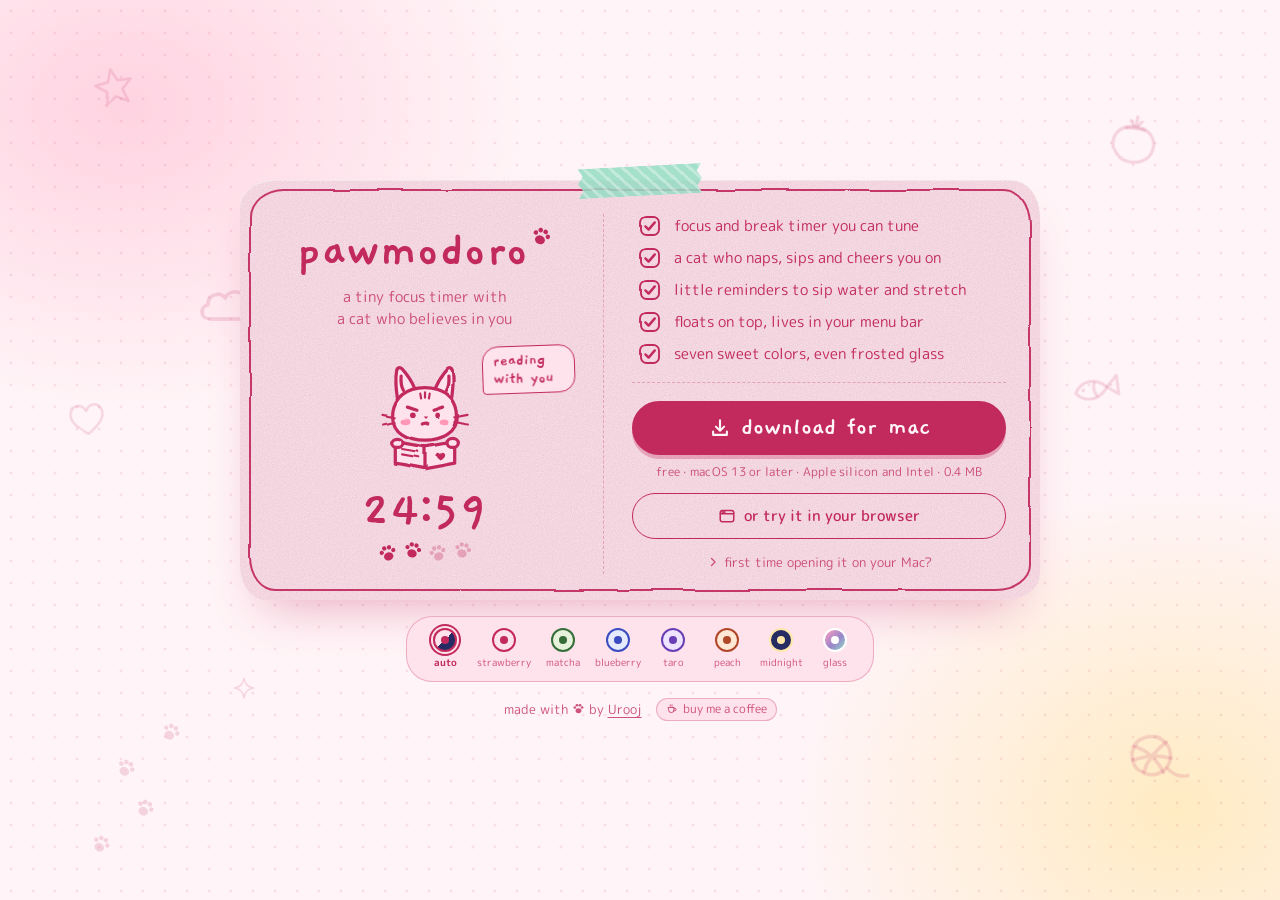
==== index.html @ 3ce986d5 "Trim the timer's bottom bar, smaller coffee button, sideways card on medium windows - The timer card" ====
<!doctype html>
<html lang="en">
<head>
<meta charset="utf-8">
<meta name="viewport" content="width=device-width,initial-scale=1,viewport-fit=cover">
<title>Pawmodoro</title>
<meta name="description" content="A tiny hand-drawn focus timer with a cat who believes in you. Free for Mac, or try it in your browser.">
<meta name="theme-color" content="#FFF4F7">
<meta property="og:title" content="Pawmodoro">
<meta property="og:description" content="A tiny hand-drawn focus timer with a cat who believes in you.">
<link rel="icon" href="icons/favicon.svg" type="image/svg+xml">
<link rel="apple-touch-icon" href="icons/apple-touch-icon.png">
<link rel="preconnect" href="https://fonts.googleapis.com">
<link rel="preconnect" href="https://fonts.gstatic.com" crossorigin>
<link rel="stylesheet" href="https://fonts.googleapis.com/css2?family=Gaegu:wght@400;700&family=M+PLUS+Rounded+1c:wght@400;500;700&display=swap">
<link rel="stylesheet" href="palettes.css">
<style>
/* Layout: one taped-down paper card in the middle of a dotted desk, color swatches and a little credit below it */
*,*::before,*::after{box-sizing:border-box}
:root{padding-top:env(safe-area-inset-top,0px);padding-bottom:env(safe-area-inset-bottom,0px)}
html,body{min-height:100%}
body{margin:0;background:var(--desk);color:var(--ink);font-family:var(--font-ui);font-size:15px;-webkit-font-smoothing:antialiased}
[hidden]{display:none!important}
a{color:inherit}
:focus-visible{outline:2px dashed var(--ink);outline-offset:3px}
.defs{position:absolute;width:0;height:0;overflow:hidden}

.desk{
  position:relative;min-height:100vh;display:flex;flex-direction:column;align-items:center;gap:22px;
  padding-block:40px 28px;
  padding-left:max(16px,env(safe-area-inset-left,0px));
  padding-right:max(16px,env(safe-area-inset-right,0px));
  overflow:hidden;
  background:
    radial-gradient(circle,var(--grid) 1.3px,transparent 1.7px) 0 0/22px 22px,
    radial-gradient(40rem 30rem at 10% 12%,var(--blob-a),transparent 62%),
    radial-gradient(38rem 32rem at 92% 90%,var(--blob-b),transparent 62%),
    var(--desk);
}
.doodles{position:absolute;inset:0;pointer-events:none;z-index:0}
.dd{position:absolute;width:var(--s);height:var(--s);color:var(--doodle);transform:rotate(var(--r,0deg))}

/* the card */
.sheet{
  position:relative;z-index:1;isolation:isolate;width:min(560px,100%);
  display:flex;flex-direction:column;align-items:center;gap:12px;text-align:center;
  padding:40px 44px 26px;
  background:var(--paper);color:var(--ink);text-shadow:var(--tshadow);
  border-radius:34px 28px 36px 26px / 28px 36px 26px 34px;
  box-shadow:var(--card-shadow);-webkit-backdrop-filter:var(--glass);backdrop-filter:var(--glass);
}
.sheet::before{content:"";position:absolute;inset:9px;border:2.2px solid var(--ink);border-radius:inherit;filter:url(#wobble-lg);pointer-events:none;opacity:.92}
.sheet::after{
  content:"";position:absolute;inset:0;border-radius:inherit;pointer-events:none;z-index:-1;
  opacity:var(--grain);mix-blend-mode:var(--grain-blend);
  background-image:url("data:image/svg+xml,%3Csvg xmlns='http://www.w3.org/2000/svg' width='180' height='180'%3E%3Cfilter id='n'%3E%3CfeTurbulence type='fractalNoise' baseFrequency='.85' numOctaves='2' stitchTiles='stitch'/%3E%3CfeColorMatrix values='0 0 0 0 .42 0 0 0 0 .34 0 0 0 0 .4 0 0 0 .55 0'/%3E%3C/filter%3E%3Crect width='100%25' height='100%25' filter='url(%23n)'/%3E%3C/svg%3E");
}
.tape{
  position:absolute;top:-14px;left:50%;z-index:3;width:124px;height:30px;pointer-events:none;
  transform:translateX(-50%) rotate(-3deg);
  background:repeating-linear-gradient(45deg,transparent 0 6px,rgba(255,255,255,.32) 6px 9px),var(--tape);
  clip-path:polygon(0 0,100% 0,96% 25%,100% 50%,96% 75%,100% 100%,0 100%,4% 75%,0 50%,4% 25%);
}
.wordmark{margin:0;font-family:var(--font-hand);font-weight:700;font-size:clamp(2.5rem,9vw,3.2rem);line-height:.95;letter-spacing:.01em}
.wordmark svg{width:.44em;height:.44em;vertical-align:.32em;margin-left:.02em;transform:rotate(20deg)}
.tagline{margin:-2px 0 0;max-width:40ch;color:var(--ink-soft);font-size:.93rem;line-height:1.45;text-wrap:balance}

/* the cat, cycling through what it does */
.hero{position:relative;width:100%;height:134px;display:grid;place-items:center;margin-top:2px}
.bunny{width:162px;height:135px;color:var(--ink);overflow:visible}
.bunny [data-show]{display:none}
.bunny[data-state="idle"] [data-show~="idle"],
.bunny[data-state="focus"] [data-show~="focus"],
.bunny[data-state="break"] [data-show~="break"],
.bunny[data-state="cheer"] [data-show~="cheer"],
.bunny[data-state="sip"] [data-show~="sip"],
.bunny[data-state="stretch"] [data-show~="stretch"]{display:inline}
.bunny[data-state="stretch"] .bun{animation:hop 1.2s ease-in-out infinite}
.bunny[data-buddy="cat"] .only-bunny,.bunny[data-buddy="bunny"] .only-cat{display:none!important}
.bun{fill:var(--bunny-fill);stroke:currentColor;stroke-width:2.4;stroke-linecap:round;stroke-linejoin:round;transform-box:fill-box;transform-origin:50% 100%}
.bun .nofill{fill:none}
.bun .ink{fill:currentColor;stroke:none}
.bun .inkfill{fill:currentColor}
.bun .blush ellipse{fill:var(--blush);stroke:none;opacity:.9}
.bun text{font-family:var(--font-hand);font-weight:700;fill:currentColor;stroke:none}
.ear-r{transform-box:fill-box;transform-origin:20% 100%}
.bunny[data-state="idle"] .ear-r{animation:twitch 5s ease-in-out infinite}
.bunny[data-state="focus"] .bun{animation:bob 2.6s ease-in-out infinite}
.bunny[data-state="cheer"] .bun{animation:hop .45s ease-out 3}
.spark{transform-box:fill-box;transform-origin:center;animation:spark .9s ease-in-out infinite alternate}
.z{animation:float 2.6s ease-in-out infinite;transform-box:fill-box}
.z2{animation-delay:-1.3s}
.steam{animation:steam 2.2s ease-in-out infinite}
.steam.s2{animation-delay:-1.1s}
@keyframes twitch{0%,86%,100%{transform:rotate(0)}90%{transform:rotate(9deg)}94%{transform:rotate(-3deg)}}
@keyframes bob{50%{transform:translateY(1.4px)}}
@keyframes hop{40%{transform:translateY(-6px)}}
@keyframes spark{from{transform:scale(.55) rotate(0)}to{transform:scale(1.1) rotate(25deg)}}
@keyframes float{0%{transform:translate(0,5px);opacity:0}30%{opacity:1}100%{transform:translate(-4px,-7px);opacity:0}}
@keyframes steam{0%,100%{opacity:.25}50%{opacity:.9}}
.bubble{
  position:absolute;left:calc(50% + 58px);top:4px;max-width:110px;margin:0;
  background:var(--paper);border:1.8px solid var(--ink);border-radius:16px 16px 16px 4px;padding:5px 10px 6px;
  font-family:var(--font-hand);font-weight:700;font-size:1.05rem;line-height:1.05;text-align:left;
  transform:rotate(-2deg);transform-origin:0 100%;
}
.bubble.pop{animation:pop .35s cubic-bezier(.3,1.6,.5,1)}
@keyframes pop{from{transform:scale(.6) rotate(-6deg);opacity:.2}}
@media (max-width:420px){.bubble{left:auto;right:-6px;top:-6px}}

.time{display:flex;justify-content:center;margin-top:-2px;font-family:var(--font-hand);font-weight:700;font-size:3.3rem;line-height:.9}
.time span{display:inline-block;width:.52em;text-align:center}
.time .colon{width:.28em;animation:blink 2s steps(1) infinite}
@keyframes blink{50%{opacity:.3}}
.paws{display:flex;gap:4px;margin-top:-6px}
.paw{width:21px;height:21px;
  background:linear-gradient(to top,var(--ink) calc(var(--p,0) * 100%),var(--line) 0);
  -webkit-mask:var(--paw) center/contain no-repeat;mask:var(--paw) center/contain no-repeat}
.paw:nth-child(odd){transform:rotate(-14deg) translateY(1.5px)}
.paw:nth-child(even){transform:rotate(14deg) translateY(-1.5px)}

.rule{width:100%;height:0;border:0;border-top:1.6px dashed var(--line);margin:4px 0}
.side{display:flex;flex-direction:column;align-items:center;gap:12px;width:100%;min-width:0}

/* Wide screens: lay the card out sideways (cat and timer left, features and download right) so it fits short laptop windows */
@media (min-width:640px){
  .desk{justify-content:center;padding-block:24px;gap:16px}
  .sheet{
    width:min(800px,100%);display:grid;grid-template-columns:minmax(0,.9fr) minmax(0,1.1fr);align-items:center;
    column-gap:0;padding:34px 34px 26px;
  }
  .rule-top{display:none}
  .side-a{padding-right:28px}
  .side-b{padding-left:28px;border-left:1.6px dashed var(--line);align-items:stretch}
  .side-b .fine{text-align:center}
  .tagline{max-width:28ch}
}
/* Medium windows: keep the card sideways by tightening the two halves */
@media (min-width:640px) and (max-width:860px){
  .sheet{padding:30px 24px 22px}
  .side-a{padding-right:20px}
  .side-b{padding-left:20px}
  .features li{font-size:.86rem;gap:9px}
  .tick{width:21px;height:21px}
  .fine{font-size:.68rem}
  .hero .bubble{left:auto;right:-6px;top:-4px;max-width:96px;font-size:.95rem}
}
/* Short laptop windows: shrink the cat and clock a little so everything fits on one screen */
@media (min-width:640px) and (max-height:680px){
  .desk{padding-block:14px;gap:12px}
  .sheet{padding:28px 30px 20px}
  .wordmark{font-size:2.5rem}
  .hero{height:112px}
  .bunny{width:134px;height:112px}
  .time{font-size:2.8rem}
  .features{gap:6px}
  .go{height:48px;font-size:1.45rem}
  .ghost{height:40px}
  .pickers{padding:6px 14px}
}

/* features, each with a hand-drawn ticked box */
.features{list-style:none;margin:0;padding:0 6px;width:100%;display:flex;flex-direction:column;gap:8px;text-align:left}
.features li{display:flex;align-items:center;gap:12px;font-size:.94rem;line-height:1.3}
.tick{flex:none;width:24px;height:24px;color:var(--ink)}
.features li:hover .tick{transform:rotate(-8deg) scale(1.08)}
.tick{transition:transform .15s}

/* buttons */
.go{
  display:flex;align-items:center;justify-content:center;gap:10px;width:100%;height:54px;margin-top:2px;
  border-radius:999px;border:2px solid var(--ink);background:var(--btn-bg);color:var(--btn-fg);text-shadow:none;
  font-family:var(--font-hand);font-weight:700;font-size:1.65rem;text-decoration:none;
  box-shadow:0 4px 0 var(--line);transition:transform .12s,box-shadow .12s;
}
.go svg{width:22px;height:22px}
.go:hover{transform:translateY(-1px) rotate(-.6deg)}
.go:active{transform:translateY(3px);box-shadow:0 1px 0 var(--line)}
.fine{margin:-4px 0 0;font-size:.74rem;color:var(--ink-soft);letter-spacing:.02em}
.ghost{
  display:flex;align-items:center;justify-content:center;gap:8px;width:100%;height:46px;
  border:1.8px solid var(--ink);border-radius:999px;background:transparent;color:var(--ink);
  font-size:.92rem;font-weight:500;text-decoration:none;
}
.ghost svg{width:18px;height:18px}
.ghost:hover{background:var(--paper-hi)}

.first{width:100%;text-align:left;font-size:.84rem}
.first summary{cursor:pointer;list-style:none;display:flex;align-items:center;justify-content:center;gap:4px;color:var(--ink-soft);font-size:.82rem;padding:2px 0}
.first summary::-webkit-details-marker{display:none}
.first summary svg{width:14px;height:14px;transition:transform .2s}
.first[open] summary svg{transform:rotate(90deg)}
.first ol{margin:10px 0 0;padding:12px 16px 12px 34px;display:flex;flex-direction:column;gap:7px;line-height:1.5;background:var(--paper-hi);border:1.6px dashed var(--line);border-radius:16px 13px 17px 12px / 13px 17px 12px 16px}
.first b{font-weight:700}

/* color swatches under the card */
.pickers{position:relative;z-index:1;display:flex;flex-wrap:wrap;justify-content:center;gap:6px 10px;padding:9px 16px;
  background:var(--paper);border:1.6px solid var(--line);border-radius:26px;-webkit-backdrop-filter:var(--glass);backdrop-filter:var(--glass)}
.sw{display:flex;flex-direction:column;align-items:center;gap:3px;border:0;background:none;padding:2px 0;font:inherit;font-size:.62rem;color:var(--ink-soft);cursor:pointer;min-width:44px}
.sw-dot{position:relative;width:24px;height:24px;border-radius:50%;background:var(--sw-paper);border:2px solid var(--sw-ink);transition:transform .15s}
.sw-dot::after{content:"";position:absolute;inset:6px;border-radius:50%;background:var(--sw-ink)}
.sw:hover .sw-dot{transform:scale(1.1) rotate(-8deg)}
.sw[aria-checked="true"]{color:var(--ink);font-weight:700}
.sw[aria-checked="true"] .sw-dot{box-shadow:0 0 0 2px var(--paper),0 0 0 4px var(--ink)}

.credit{position:relative;z-index:1;display:flex;flex-wrap:wrap;justify-content:center;align-items:center;gap:8px 14px;margin:0;color:var(--ink-soft);font-size:.84rem}
.credit a{text-underline-offset:3px}
.coffee{display:inline-flex;align-items:center;gap:5px;padding:2px 9px;border:1.3px solid var(--line);border-radius:999px;text-decoration:none;color:var(--ink-soft);background:var(--paper);font-size:.72rem}
.coffee svg{width:12px;height:12px}
.coffee:hover{color:var(--ink);border-color:var(--ink)}

@media (prefers-reduced-motion: reduce){
  *,*::before,*::after{animation:none!important;transition:none!important}
}
</style>
</head>
<body>
<svg class="defs" aria-hidden="true" focusable="false">
  <defs>
    <filter id="wobble" x="-10%" y="-10%" width="120%" height="120%">
      <feTurbulence type="fractalNoise" baseFrequency="0.04" numOctaves="2" seed="4" result="n"/>
      <feDisplacementMap in="SourceGraphic" in2="n" scale="2.4" xChannelSelector="R" yChannelSelector="G"/>
    </filter>
    <filter id="wobble-lg" x="-5%" y="-5%" width="110%" height="110%">
      <feTurbulence type="fractalNoise" baseFrequency="0.018" numOctaves="2" seed="9" result="n"/>
      <feDisplacementMap in="SourceGraphic" in2="n" scale="4" xChannelSelector="R" yChannelSelector="G"/>
    </filter>
  </defs>
  <!-- line icons -->
  <symbol id="i-play" viewBox="0 0 24 24"><path d="M8 5.8 L18 12 L8 18.2 Z" fill="currentColor" stroke="currentColor" stroke-width="2" stroke-linejoin="round"/></symbol>
  <symbol id="i-pause" viewBox="0 0 24 24"><path d="M8.5 6v12M15.5 6v12" fill="none" stroke="currentColor" stroke-width="3.2" stroke-linecap="round"/></symbol>
  <symbol id="i-skip" viewBox="0 0 24 24"><path d="M6 6.5 L14.5 12 L6 17.5 Z" fill="currentColor" stroke="currentColor" stroke-width="1.8" stroke-linejoin="round"/><path d="M18 6.5v11" fill="none" stroke="currentColor" stroke-width="2.4" stroke-linecap="round"/></symbol>
  <symbol id="i-reset" viewBox="0 0 24 24"><g fill="none" stroke="currentColor" stroke-width="2.2" stroke-linecap="round" stroke-linejoin="round"><path d="M5.5 12.5a6.5 6.5 0 1 0 2-4.9"/><path d="M5 4.5v4h4"/></g></symbol>
  <symbol id="i-speaker" viewBox="0 0 24 24"><g fill="none" stroke="currentColor" stroke-width="2" stroke-linecap="round" stroke-linejoin="round"><path d="M4 9.5h3.5L12 6v12l-4.5-3.5H4z"/><path d="M15.5 9.5a3.5 3.5 0 0 1 0 5"/><path d="M18 7a7 7 0 0 1 0 10"/></g></symbol>
  <symbol id="i-muted" viewBox="0 0 24 24"><g fill="none" stroke="currentColor" stroke-width="2" stroke-linecap="round" stroke-linejoin="round"><path d="M4 9.5h3.5L12 6v12l-4.5-3.5H4z"/><path d="M16 9.5l5 5M21 9.5l-5 5"/></g></symbol>
  <symbol id="i-sun" viewBox="0 0 24 24"><g fill="none" stroke="currentColor" stroke-width="2" stroke-linecap="round"><circle cx="12" cy="12" r="4"/><path d="M12 3v2M12 19v2M3 12h2M19 12h2M5.6 5.6l1.4 1.4M17 17l1.4 1.4M5.6 18.4L7 17M17 7l1.4-1.4"/></g></symbol>
  <symbol id="i-moon" viewBox="0 0 24 24"><path d="M19 14.5A7.5 7.5 0 1 1 9.5 5a6 6 0 0 0 9.5 9.5z" fill="none" stroke="currentColor" stroke-width="2" stroke-linejoin="round"/></symbol>
  <symbol id="i-auto" viewBox="0 0 24 24"><circle cx="12" cy="12" r="7.5" fill="none" stroke="currentColor" stroke-width="2"/><path d="M12 4.5a7.5 7.5 0 0 1 0 15z" fill="currentColor"/></symbol>
  <symbol id="i-glass" viewBox="0 0 24 24"><path d="M12 3.5 Q13.2 10.8 20.5 12 Q13.2 13.2 12 20.5 Q10.8 13.2 3.5 12 Q10.8 10.8 12 3.5 Z" fill="none" stroke="currentColor" stroke-width="2" stroke-linejoin="round"/></symbol>
  <symbol id="i-shrink" viewBox="0 0 24 24"><path d="M4 14h6v6M20 10h-6V4M10 14l-6 6M14 10l6-6" fill="none" stroke="currentColor" stroke-width="2" stroke-linecap="round" stroke-linejoin="round"/></symbol>
  <symbol id="i-expand" viewBox="0 0 24 24"><path d="M14 4h6v6M10 20H4v-6M20 4l-6 6M4 20l6-6" fill="none" stroke="currentColor" stroke-width="2" stroke-linecap="round" stroke-linejoin="round"/></symbol>
  <symbol id="i-tune" viewBox="0 0 24 24"><g fill="none" stroke="currentColor" stroke-width="2" stroke-linecap="round"><path d="M4 7.5h9M17.5 7.5H20M4 16.5h2.5M11 16.5h9"/><circle cx="15.2" cy="7.5" r="2.2"/><circle cx="8.8" cy="16.5" r="2.2"/></g></symbol>
  <symbol id="i-chev" viewBox="0 0 24 24"><path d="M9.5 6l6 6-6 6" fill="none" stroke="currentColor" stroke-width="2.2" stroke-linecap="round" stroke-linejoin="round"/></symbol>
  <symbol id="i-x" viewBox="0 0 24 24"><path d="M7 7l10 10M17 7L7 17" fill="none" stroke="currentColor" stroke-width="2.2" stroke-linecap="round"/></symbol>
  <symbol id="i-check" viewBox="0 0 24 24"><path d="M5.5 12.5l4.2 4.2L18.5 7.5" fill="none" stroke="currentColor" stroke-width="3" stroke-linecap="round" stroke-linejoin="round"/></symbol>
  <symbol id="i-plus" viewBox="0 0 24 24"><path d="M12 5v14M5 12h14" fill="none" stroke="currentColor" stroke-width="2.2" stroke-linecap="round"/></symbol>
  <symbol id="i-minus" viewBox="0 0 24 24"><path d="M5 12h14" fill="none" stroke="currentColor" stroke-width="2.2" stroke-linecap="round"/></symbol>
  <symbol id="i-water" viewBox="0 0 24 24"><path d="M12 3.5 C9 8 6.5 11 6.5 14.5 a5.5 5.5 0 0 0 11 0 C17.5 11 15 8 12 3.5 Z" fill="none" stroke="currentColor" stroke-width="2" stroke-linejoin="round"/><path d="M9.5 15 a2.6 2.6 0 0 0 2.4 2.5" fill="none" stroke="currentColor" stroke-width="1.8" stroke-linecap="round"/></symbol>
  <symbol id="i-stretch" viewBox="0 0 24 24"><g fill="none" stroke="currentColor" stroke-width="2" stroke-linecap="round" stroke-linejoin="round"><circle cx="12" cy="5.5" r="2"/><path d="M5 3.5 L12 9.5 L19 3.5 M12 9.5 V15 M12 15 L8 20.5 M12 15 L16 20.5"/></g></symbol>
  <symbol id="i-float" viewBox="0 0 24 24"><rect x="3.5" y="5.5" width="17" height="13" rx="2.5" fill="none" stroke="currentColor" stroke-width="2"/><rect x="11.5" y="11" width="6.5" height="5" rx="1.2" fill="currentColor"/></symbol>
  <symbol id="i-dock" viewBox="0 0 24 24"><g fill="none" stroke="currentColor" stroke-width="2" stroke-linecap="round" stroke-linejoin="round"><rect x="3.5" y="5.5" width="17" height="13" rx="2.5"/><path d="M15 9 L9.5 14.5 M9.5 10 V14.5 H14"/></g></symbol>
  <symbol id="i-later" viewBox="0 0 24 24"><g fill="none" stroke="currentColor" stroke-width="2" stroke-linecap="round" stroke-linejoin="round"><circle cx="12" cy="13" r="7"/><path d="M12 9.5 V13 L14.5 14.5 M5 5 L7.5 3 M19 5 L16.5 3"/></g></symbol>
  <symbol id="i-install" viewBox="0 0 24 24"><g fill="none" stroke="currentColor" stroke-width="2" stroke-linecap="round" stroke-linejoin="round"><path d="M12 4 V14 M8 10.5 L12 14.5 L16 10.5"/><path d="M5 15.5 V18.5 H19 V15.5"/></g></symbol>
  <!-- desk doodles -->
  <symbol id="d-star" viewBox="0 0 40 40"><path filter="url(#wobble)" d="M20 5 L24 15 L35 16 L26.5 23 L29.5 34 L20 28 L10.5 34 L13.5 23 L5 16 L16 15 Z" fill="none" stroke="currentColor" stroke-width="2" stroke-linejoin="round"/></symbol>
  <symbol id="d-heart" viewBox="0 0 40 40"><path filter="url(#wobble)" d="M20 33 C8 25 4 18 7 12 C10 6 17 7 20 13 C23 7 30 6 33 12 C36 18 32 25 20 33 Z" fill="none" stroke="currentColor" stroke-width="2" stroke-linejoin="round"/></symbol>
  <symbol id="d-yarn" viewBox="0 0 40 40"><g filter="url(#wobble)" fill="none" stroke="currentColor" stroke-width="2" stroke-linecap="round" stroke-linejoin="round"><circle cx="18" cy="19" r="11"/><path d="M9.5 12.5 C15 15 21 21 23.5 29.5 M12 27.5 C16 21 22 15.5 27.5 12.5 M7.5 20 C14 18.5 22 19 29 22"/><path d="M26 27.5 C30 32 33 34 37 32.5"/></g></symbol>
  <symbol id="d-fish" viewBox="0 0 40 40"><g filter="url(#wobble)" fill="none" stroke="currentColor" stroke-width="2" stroke-linecap="round" stroke-linejoin="round"><path d="M5 20 C10 12.5 20 11.5 27 20 C20 28.5 10 27.5 5 20 Z"/><path d="M27 20 L35 13.5 L34 26.5 Z"/><path d="M19 15.5 C17.5 18.5 17.5 21.5 19 24.5"/><circle cx="10.5" cy="19" r="1.2" fill="currentColor" stroke="none"/></g></symbol>
  <symbol id="i-paw" viewBox="0 0 24 24"><g fill="currentColor"><ellipse cx="12" cy="16" rx="5.4" ry="4.6"/><circle cx="5.2" cy="10.2" r="2.4"/><circle cx="9.2" cy="6" r="2.5"/><circle cx="14.8" cy="6" r="2.5"/><circle cx="18.8" cy="10.2" r="2.4"/></g></symbol>
  <symbol id="d-tomato" viewBox="0 0 40 40"><g filter="url(#wobble)" fill="none" stroke="currentColor" stroke-width="2" stroke-linecap="round" stroke-linejoin="round"><path d="M20 12 C29 12 34 18 33 25 C32 32 26 35 20 35 C14 35 8 32 7 25 C6 18 11 12 20 12 Z"/><path d="M20 13 L16.5 8.5 M20 13 L23.5 8.5 M20 13 L14 13.5 M20 13 L26 13.5 M20 12.5 L20.5 5.5"/></g></symbol>
  <symbol id="d-sparkle" viewBox="0 0 40 40"><path filter="url(#wobble)" d="M20 6 Q21.5 18.5 34 20 Q21.5 21.5 20 34 Q18.5 21.5 6 20 Q18.5 18.5 20 6 Z" fill="none" stroke="currentColor" stroke-width="2" stroke-linejoin="round"/></symbol>
  <symbol id="d-cloud" viewBox="0 0 40 40"><path filter="url(#wobble)" d="M10 28 C5 28 4 21 9 20 C9 14 16 12 19 16 C21 11 30 11 31 18 C36 18 37 28 31 28 Z" fill="none" stroke="currentColor" stroke-width="2" stroke-linejoin="round"/></symbol>
</svg>
<svg class="defs" aria-hidden="true" focusable="false">
  <symbol id="l-tick" viewBox="0 0 24 24"><g filter="url(#wobble)" fill="none" stroke="currentColor" stroke-linecap="round" stroke-linejoin="round"><rect x="3" y="3" width="18" height="18" rx="5.5" stroke-width="1.9"/><path d="M7.4 12.4 L10.6 15.6 L16.8 8.4" stroke-width="2.4"/></g></symbol>
  <symbol id="l-download" viewBox="0 0 24 24"><g fill="none" stroke="currentColor" stroke-width="2.3" stroke-linecap="round" stroke-linejoin="round"><path d="M12 3.5 V14.5 M7.5 10.5 L12 15 L16.5 10.5"/><path d="M4.5 16 V19.5 H19.5 V16"/></g></symbol>
  <symbol id="l-browser" viewBox="0 0 24 24"><g fill="none" stroke="currentColor" stroke-width="2" stroke-linecap="round" stroke-linejoin="round"><rect x="3" y="4.5" width="18" height="15" rx="3"/><path d="M3 9 H21"/><circle cx="6.3" cy="6.8" r=".6" fill="currentColor"/><circle cx="8.6" cy="6.8" r=".6" fill="currentColor"/></g></symbol>
  <symbol id="l-coffee" viewBox="0 0 24 24"><g fill="none" stroke="currentColor" stroke-width="2" stroke-linecap="round" stroke-linejoin="round"><path d="M5 9 H16 V14 a5 5 0 0 1 -5 5 H10 a5 5 0 0 1 -5 -5 Z"/><path d="M16 10.5 h1.5 a2.5 2.5 0 0 1 0 5 H16"/><path d="M8.5 3.5 q-1 1.5 0 3 M12 3.5 q-1 1.5 0 3"/></g></symbol>
</svg>

<div class="desk">
  <div class="doodles" aria-hidden="true">
    <svg class="dd" style="top:7%;left:7%;--s:48px;--r:-12deg"><use href="#d-star"/></svg>
    <svg class="dd" style="top:12%;right:9%;--s:62px;--r:8deg"><use href="#d-tomato"/></svg>
    <svg class="dd" style="top:44%;left:5%;--s:46px;--r:-6deg"><use href="#d-heart"/></svg>
    <svg class="dd" style="top:30%;left:15%;--s:70px"><use href="#d-cloud"/></svg>
    <svg class="dd" style="top:40%;right:12%;--s:58px;--r:-12deg"><use href="#d-fish"/></svg>
    <svg class="dd" style="bottom:12%;right:7%;--s:70px;--r:-8deg"><use href="#d-yarn"/></svg>
    <svg class="dd" style="top:62%;right:20%;--s:30px"><use href="#d-sparkle"/></svg>
    <svg class="dd" style="bottom:22%;left:18%;--s:28px"><use href="#d-sparkle"/></svg>
    <svg class="dd" style="bottom:5%;left:7%;--s:22px;--r:28deg"><use href="#i-paw"/></svg>
    <svg class="dd" style="bottom:9%;left:10.5%;--s:22px;--r:28deg"><use href="#i-paw"/></svg>
    <svg class="dd" style="bottom:13.5%;left:9%;--s:22px;--r:28deg"><use href="#i-paw"/></svg>
    <svg class="dd" style="bottom:17.5%;left:12.5%;--s:22px;--r:28deg"><use href="#i-paw"/></svg>
  </div>

  <main class="sheet" id="download">
    <span class="tape" aria-hidden="true"></span>
    <div class="side side-a">
    <h1 class="wordmark">pawmodoro<svg aria-hidden="true"><use href="#i-paw"/></svg></h1>
    <p class="tagline">a tiny focus timer with a cat who believes in you</p>

    <div class="hero">
      <svg class="bunny" id="bunny" data-state="focus" data-buddy="cat" viewBox="0 0 120 100" role="img" aria-label="Your focus buddy">
          <g class="bun" filter="url(#wobble)">
            <!-- cat ears -->
            <g class="only-cat">
              <path d="M39.7,41.9 C38.5,34 38,26 39,20.5 C39.5,18 41.5,17.8 43,19.2 C46.5,23 50,28 52.5,33.8"/>
              <path class="ear-r" d="M67.5,33.8 C70,28 73.5,23 77,19.2 C78.5,17.8 80.5,18 81,20.5 C82,26 81.5,34 80.3,41.9"/>
              <path class="nofill" d="M42.3,24.5 C42,29 42.5,32.5 44,35"/>
              <path class="nofill" d="M77.7,24.5 C78,29 77.5,32.5 76,35"/>
            </g>
            <!-- cat tail sits behind the body; it swaps sides on breaks to make room for the mug -->
            <g class="only-cat" data-show="idle cheer sip stretch"><path class="nofill" d="M74.5,88 C88,91 95,85 93,78 C92,74.5 88.5,75 88.5,78"/></g>
            <g class="only-cat" data-show="break"><path class="nofill" d="M45.5,88 C32,91 25,85 27,78 C28,74.5 31.5,75 31.5,78"/></g>
            <!-- bunny ears -->
            <g class="only-bunny" data-show="idle focus cheer sip stretch">
              <path d="M48,36 C41,26 39,12 45,7 C51,3 57,16 57,33.5"/>
              <path class="ear-r" d="M64,33.4 C66,18 72,5 79,8 C85,11 81,25 74,36.4"/>
              <path class="nofill" d="M47,26 C45.5,20 45.5,15 47.5,12"/>
              <path class="nofill" d="M76.5,14 C76.5,19 75,24 72.5,28"/>
            </g>
            <g class="only-bunny" data-show="break">
              <path d="M48,36 C41,26 39,12 45,7 C51,3 57,16 57,33.5"/>
              <path d="M64,33.4 C67,25 72,21 79,20 C86,19 91,25 88.5,30.5 C86,35 80,34 74,36.4"/>
              <path class="nofill" d="M47,26 C45.5,20 45.5,15 47.5,12"/>
              <path class="nofill" d="M77,24.5 C81,23.5 84,25 85,27.5"/>
            </g>
            <!-- raised arms (cheering or stretching) sit behind the body -->
            <g data-show="cheer stretch">
              <path class="nofill" d="M43.5,73 Q33,68 31,56.5"/>
              <path class="nofill" d="M76.5,73 Q87,68 89,56.5"/>
              <ellipse cx="30.5" cy="53.5" rx="3.8" ry="3.4"/>
              <ellipse cx="89.5" cy="53.5" rx="3.8" ry="3.4"/>
            </g>
            <!-- body + feet -->
            <g data-show="idle break cheer sip stretch">
              <path d="M44,69 C41,80 44,92 60,92 C76,92 79,80 76,69"/>
              <ellipse cx="51" cy="91.5" rx="5.5" ry="3"/>
              <ellipse cx="69" cy="91.5" rx="5.5" ry="3"/>
            </g>
            <g data-show="idle break">
              <path class="nofill" d="M52,79 q2,3 4,0"/>
              <path class="nofill" d="M64,79 q2,3 4,0"/>
            </g>
            <!-- head -->
            <path d="M36,54 C36,40 47,33 60,33 C73,33 84,40 84,54 C84,66 73,72 60,72 C47,72 36,66 36,54 Z"/>
            <g class="blush"><ellipse cx="45.5" cy="58" rx="3.6" ry="2.1"/><ellipse cx="74.5" cy="58" rx="3.6" ry="2.1"/></g>
            <!-- cat: tabby stripes, nose, whiskers -->
            <g class="only-cat" style="stroke-width:1.6">
              <path class="nofill" d="M56.5,37.5 l.6,3.6 M60,36.5 v4 M63.5,37.5 l-.6,3.6"/>
              <path class="ink" d="M58.4,54.4 L61.6,54.4 L60,56.3 Z"/>
            </g>
            <g class="only-cat" data-show="idle focus break sip" style="stroke-width:1.6">
              <path class="nofill" d="M37.5,55 L28.5,53.2 M37.5,58.5 L29,60.4 M82.5,55 L91.5,53.2 M82.5,58.5 L91,60.4"/>
            </g>
            <!-- idle face -->
            <g data-show="idle">
              <circle class="ink" cx="51" cy="52" r="2.3"/><circle class="ink" cx="69" cy="52" r="2.3"/>
              <path class="nofill" d="M57,57.5 q1.5,2 3,0 q1.5,2 3,0"/>
            </g>
            <!-- focus face + book -->
            <g data-show="focus">
              <path class="nofill" d="M47,47.5 L54,49.8"/><path class="nofill" d="M73,47.5 L66,49.8"/>
              <circle class="ink" cx="51" cy="53.5" r="2.1"/><circle class="ink" cx="69" cy="53.5" r="2.1"/>
              <path class="nofill" d="M58,60 q2,-1.4 4,0"/>
              <path d="M38,73 L60,77 L82,73 L82,89 L60,93 L38,89 Z"/>
              <path class="nofill" d="M60,77 L60,93"/>
              <path class="nofill" d="M43,78.5 L55,80.6 M43,82.5 L55,84.6" style="stroke-width:1.6"/>
              <path class="ink" d="M71,87 c-3,-2 -4.2,-4 -2.4,-5.4 c1,-.7 2.2,-.1 2.4,1 c.2,-1.1 1.4,-1.7 2.4,-1 c1.8,1.4 .6,3.4 -2.4,5.4z"/>
              <ellipse cx="39.5" cy="74" rx="4.2" ry="3.4"/><ellipse cx="80.5" cy="74" rx="4.2" ry="3.4"/>
            </g>
            <!-- break: sleepy face, tea, z's -->
            <g data-show="break">
              <path class="nofill" d="M47.5,53 q3.5,3 7,0"/><path class="nofill" d="M65.5,53 q3.5,3 7,0"/>
              <ellipse class="nofill" cx="60" cy="59.5" rx="1.6" ry="1.9"/>
              <path d="M83,77 L97,77 L96,88 Q95.5,92 91,92 L89,92 Q84.5,92 84,88 Z"/>
              <path class="nofill" d="M96.6,80 q5,-.2 4.6,4 q-.4,3.6 -5.2,3.4"/>
              <path class="nofill steam" d="M87.5,73 q-2,-3 0,-6 q2,-3 0,-6" style="stroke-width:1.8"/>
              <path class="nofill steam s2" d="M92.5,73 q-2,-3 0,-6 q2,-3 0,-6" style="stroke-width:1.8"/>
              <text class="z" x="22" y="36" font-size="13">z</text>
              <text class="z z2" x="29" y="26" font-size="10">z</text>
            </g>
            <!-- sip: holding a glass of water with a straw -->
            <g data-show="sip">
              <circle class="ink" cx="51" cy="53" r="2.2"/><circle class="ink" cx="69" cy="53" r="2.2"/>
              <ellipse class="nofill" cx="60" cy="61" rx="1.7" ry="1.6"/>
              <path class="nofill" d="M61.5,75 L60.6,62.8" style="stroke-width:2"/>
              <path d="M51.5,74 L68.5,74 L66.8,92 L53.2,92 Z"/>
              <path class="nofill" d="M52.4,80.5 L67.6,80.5" style="stroke-width:1.6"/>
              <ellipse cx="51.5" cy="82" rx="3.8" ry="3.3"/><ellipse cx="68.5" cy="82" rx="3.8" ry="3.3"/>
              <path class="ink" d="M101,57 c-2,3 -3,4.6 -3,6 a3,3 0 0 0 6,0 c0,-1.4 -1,-3 -3,-6z"/>
              <path class="ink" d="M20,64 c-1.5,2.2 -2.2,3.4 -2.2,4.4 a2.2,2.2 0 0 0 4.4,0 c0,-1 -.7,-2.2 -2.2,-4.4z"/>
            </g>
            <!-- stretch: arms up, eyes squeezed shut -->
            <g data-show="stretch">
              <path class="nofill" d="M48,50.5 L53.5,53 L48,55.5"/><path class="nofill" d="M72,50.5 L66.5,53 L72,55.5"/>
              <ellipse class="nofill" cx="60" cy="60.5" rx="2" ry="2.4"/>
              <path class="nofill" d="M21,47 l-4,-2 M22.5,41.5 l-3.5,-3.5 M99,47 l4,-2 M97.5,41.5 l3.5,-3.5" style="stroke-width:1.8"/>
            </g>
            <!-- cheer: happy face + sparkles -->
            <g data-show="cheer">
              <path class="nofill" d="M47.5,54 L51,50.5 L54.5,54"/><path class="nofill" d="M65.5,54 L69,50.5 L72.5,54"/>
              <path class="inkfill" d="M56,57.5 Q60,64.5 64,57.5 Z"/>
              <g transform="translate(17 27)"><path class="spark ink" d="M0,-7 Q1.2,-1.2 7,0 Q1.2,1.2 0,7 Q-1.2,1.2 -7,0 Q-1.2,-1.2 0,-7 Z"/></g>
              <g transform="translate(102 23)"><path class="spark ink" style="animation-delay:-.45s" d="M0,-8 Q1.4,-1.4 8,0 Q1.4,1.4 0,8 Q-1.4,1.4 -8,0 Q-1.4,-1.4 0,-8 Z"/></g>
              <g transform="translate(105 63)"><path class="spark ink" style="animation-delay:-.2s" d="M0,-5 Q1,-1 5,0 Q1,1 0,5 Q-1,1 -5,0 Q-1,-1 0,-5 Z"/></g>
              <g transform="translate(14 70)"><path class="spark ink" style="animation-delay:-.65s" d="M0,-5 Q1,-1 5,0 Q1,1 0,5 Q-1,1 -5,0 Q-1,-1 0,-5 Z"/></g>
            </g>
          </g>
        </svg>
      <p class="bubble" id="bubble" aria-live="off">reading with you</p>
    </div>
    <div class="time" id="time" aria-label="Example timer">25:00</div>
    <div class="paws" aria-hidden="true"><span class="paw" style="--p:1"></span><span class="paw" style="--p:1"></span><span class="paw" id="paw-now"></span><span class="paw"></span></div>

    </div>

    <hr class="rule rule-top">
    <div class="side side-b">
    <ul class="features">
      <li><svg class="tick" aria-hidden="true"><use href="#l-tick"/></svg>focus and break timer you can tune</li>
      <li><svg class="tick" aria-hidden="true"><use href="#l-tick"/></svg>a cat who naps, sips and cheers you on</li>
      <li><svg class="tick" aria-hidden="true"><use href="#l-tick"/></svg>little reminders to sip water and stretch</li>
      <li><svg class="tick" aria-hidden="true"><use href="#l-tick"/></svg>floats on top, lives in your menu bar</li>
      <li><svg class="tick" aria-hidden="true"><use href="#l-tick"/></svg>seven sweet colors, even frosted glass</li>
    </ul>
    <hr class="rule">

    <a class="go" id="dl" href="https://github.com/UroojHaiderN/pawmodoro/releases/latest/download/Pawmodoro-mac.zip"><svg aria-hidden="true"><use href="#l-download"/></svg>download for mac</a>
    <p class="fine">free · macOS 13 or later · Apple silicon and Intel · 0.4 MB</p>
    <a class="ghost" href="app/" target="_blank" rel="noopener"><svg aria-hidden="true"><use href="#l-browser"/></svg>or try it in your browser</a>

    <details class="first">
      <summary><svg aria-hidden="true"><use href="#i-chev"/></svg>first time opening it on your Mac?</summary>
      <ol>
        <li>Unzip the download and drag <b>Pawmodoro</b> into your Applications folder.</li>
        <li>Open it. macOS says it can’t check the app for malicious software, because it isn’t from the App Store. Click <b>Done</b>.</li>
        <li>Open <b>System Settings → Privacy &amp; Security</b>, scroll down, and click <b>Open Anyway</b>. You only do this once.</li>
        <li>Look for the paw in your menu bar. Click it to show or hide your cat.</li>
      </ol>
    </details>
    </div>
  </main>

  <div class="pickers swatches" role="radiogroup" aria-label="Colors">
    <button type="button" class="sw" role="radio" data-look="auto" title="Strawberry by day, Midnight at night" style="--sw-paper:linear-gradient(135deg,#FFE3EC 50%,#252B63 50%);--sw-ink:#C22A5E"><span class="sw-dot"></span>auto</button>
    <button type="button" class="sw" role="radio" data-look="strawberry" style="--sw-paper:#FFE3EC;--sw-ink:#C22A5E"><span class="sw-dot"></span>strawberry</button>
    <button type="button" class="sw" role="radio" data-look="matcha" style="--sw-paper:#E6F3DA;--sw-ink:#366E3A"><span class="sw-dot"></span>matcha</button>
    <button type="button" class="sw" role="radio" data-look="blueberry" style="--sw-paper:#E5EAFF;--sw-ink:#3B4CC0"><span class="sw-dot"></span>blueberry</button>
    <button type="button" class="sw" role="radio" data-look="lavender" style="--sw-paper:#EEE4FF;--sw-ink:#6A3FB5"><span class="sw-dot"></span>taro</button>
    <button type="button" class="sw" role="radio" data-look="peach" style="--sw-paper:#FFE7D5;--sw-ink:#B0462A"><span class="sw-dot"></span>peach</button>
    <button type="button" class="sw" role="radio" data-look="midnight" style="--sw-paper:#252B63;--sw-ink:#FFE7A8"><span class="sw-dot"></span>midnight</button>
    <button type="button" class="sw" role="radio" data-look="glass" style="--sw-paper:linear-gradient(135deg,#FF9DC0,#9A86C9 55%,#8FD8C8);--sw-ink:#FFFFFF"><span class="sw-dot"></span>glass</button>
  </div>

  <footer class="credit">
    <span>made with <svg aria-hidden="true" style="width:13px;height:13px;vertical-align:-1px"><use href="#i-paw"/></svg> by <a href="https://uroojhaider.com" target="_blank" rel="noopener">Urooj</a></span>
    <a class="coffee" id="coffee" href="#" target="_blank" rel="noopener" hidden><svg aria-hidden="true"><use href="#l-coffee"/></svg>buy me a coffee</a>
  </footer>
</div>

<script>
(() => {
  // Paste your Buy Me a Coffee link here (like 'https://buymeacoffee.com/yourname') to show the button.
  const COFFEE_URL = 'https://buymeacoffee.com/uroojhaidek';

  const KEY = 'bunodoro:v1'; // the timer app's saved settings, so both pages share your colors
  const LOOKS = ['auto', 'strawberry', 'matcha', 'blueberry', 'lavender', 'peach', 'midnight', 'glass'];
  const OLD = { paper: 'strawberry', night: 'midnight' };
  const root = document.documentElement;
  const read = () => { try { return JSON.parse(localStorage.getItem(KEY) || 'null'); } catch (e) { return null; } };

  function setLook(look, remember) {
    root.dataset.look = look;
    document.querySelectorAll('.sw').forEach((b) => b.setAttribute('aria-checked', String(b.dataset.look === look)));
    if (!remember) return;
    try { const s = read() || {}; s.look = look; localStorage.setItem(KEY, JSON.stringify(s)); } catch (e) {}
  }
  const saved = read();
  const look = saved && (OLD[saved.look] || saved.look);
  setLook(LOOKS.includes(look) ? look : 'auto', false);
  document.querySelector('.swatches').addEventListener('click', (e) => {
    const b = e.target.closest('[data-look]'); if (b) setLook(b.dataset.look, true);
  });

  const cat = document.getElementById('bunny');
  if (saved && saved.buddy === 'bunny') cat.dataset.buddy = 'bunny';

  if (COFFEE_URL) { const c = document.getElementById('coffee'); c.href = COFFEE_URL; c.hidden = false; }

  // A little demo: the buddy cycles through what it does while a pretend timer counts down.
  const bubble = document.getElementById('bubble');
  const poses = [['focus', 'reading with you'], ['sip', 'sip sip!'], ['stretch', 'streeetch!'], ['cheer', 'task done, yay!'], ['break', 'nap time zzz']];
  const still = window.matchMedia && matchMedia('(prefers-reduced-motion: reduce)').matches;
  let i = 0;
  if (!still) setInterval(() => {
    i = (i + 1) % poses.length;
    cat.dataset.state = poses[i][0];
    bubble.textContent = poses[i][1];
    bubble.classList.remove('pop'); void bubble.offsetWidth; bubble.classList.add('pop');
  }, 2800);

  const time = document.getElementById('time'), pawNow = document.getElementById('paw-now');
  const total = 25 * 60;
  let left = total;
  const pad = (n) => String(n).padStart(2, '0');
  function paint() {
    const str = `${pad(Math.floor(left / 60))}:${pad(left % 60)}`;
    time.replaceChildren(...[...str].map((ch) => { const s = document.createElement('span'); if (ch === ':') s.className = 'colon'; s.textContent = ch; return s; }));
    pawNow.style.setProperty('--p', (1 - left / total).toFixed(3));
  }
  paint();
  if (!still) setInterval(() => { left = left > 0 ? left - 1 : total; paint(); }, 1000);
})();
</script>
</body>
</html>
---- palettes.css ----
/* Pawmodoro color palettes, shared by the landing page and the timer app. */
:root{
  --desk:#FFF4F7;
  --blob-a:#FFD3E1;
  --blob-b:#FFEBC2;
  --doodle:rgba(194,42,94,0.16);
  --paper:#FFE3EC;
  --paper-hi:#FFCCDC;
  --thumb:#FFE3EC;
  --ink:#C22A5E;
  --ink-soft:rgba(194,42,94,0.8);
  --line:rgba(194,42,94,0.3);
  --btn-bg:#C22A5E;
  --btn-fg:#FFF4F7;
  --blush:#FF8FB1;
  --bunny-fill:#FFE3EC;
  --card-shadow:0 1px 0 rgba(255,255,255,.7) inset, 0 26px 50px -24px rgba(194,42,94,0.4);
  --glass:none;
  --grain:0.55;
  --grain-blend:multiply;
  --tshadow:none;
  --tape:rgba(150,220,196,.85);
  --grid:rgba(194,42,94,0.11);
  --font-hand:"Gaegu","Chalkboard SE","Comic Sans MS",cursive;
  --font-ui:"M PLUS Rounded 1c","Hiragino Maru Gothic ProN","Arial Rounded MT Bold",ui-rounded,system-ui,sans-serif;
  --paw:url("data:image/svg+xml,%3Csvg xmlns='http://www.w3.org/2000/svg' viewBox='0 0 24 24'%3E%3Cellipse cx='12' cy='16' rx='5.4' ry='4.6'/%3E%3Ccircle cx='5.2' cy='10.2' r='2.4'/%3E%3Ccircle cx='9.2' cy='6' r='2.5'/%3E%3Ccircle cx='14.8' cy='6' r='2.5'/%3E%3Ccircle cx='18.8' cy='10.2' r='2.4'/%3E%3C/svg%3E");
}
@media (prefers-color-scheme: dark){
:root:not([data-theme="light"]){
  --desk:#131938;
  --blob-a:#272E6B;
  --blob-b:#3A2560;
  --doodle:rgba(255,231,168,0.14);
  --paper:#252B63;
  --paper-hi:#313A7C;
  --thumb:#252B63;
  --ink:#FFE7A8;
  --ink-soft:rgba(255,231,168,0.76);
  --line:rgba(255,231,168,0.3);
  --btn-bg:#FFE7A8;
  --btn-fg:#252B63;
  --blush:#FF9EC0;
  --bunny-fill:#252B63;
  --card-shadow:0 1px 0 rgba(255,255,255,.08) inset, 0 26px 60px -20px rgba(0,0,0,.65);
  --glass:none;
  --grain:0.3;
  --grain-blend:screen;
  --tshadow:none;
  --tape:rgba(255,158,192,.62);
  --grid:rgba(255,231,168,0.09);
  color-scheme:dark;
}
}
:root[data-theme="dark"]{
  --desk:#131938;
  --blob-a:#272E6B;
  --blob-b:#3A2560;
  --doodle:rgba(255,231,168,0.14);
  --paper:#252B63;
  --paper-hi:#313A7C;
  --thumb:#252B63;
  --ink:#FFE7A8;
  --ink-soft:rgba(255,231,168,0.76);
  --line:rgba(255,231,168,0.3);
  --btn-bg:#FFE7A8;
  --btn-fg:#252B63;
  --blush:#FF9EC0;
  --bunny-fill:#252B63;
  --card-shadow:0 1px 0 rgba(255,255,255,.08) inset, 0 26px 60px -20px rgba(0,0,0,.65);
  --glass:none;
  --grain:0.3;
  --grain-blend:screen;
  --tshadow:none;
  --tape:rgba(255,158,192,.62);
  --grid:rgba(255,231,168,0.09);
  color-scheme:dark;
}
/* The app's own color picker wins over the viewer's theme when set */
:root[data-look="strawberry"]{
  --desk:#FFF4F7;
  --blob-a:#FFD3E1;
  --blob-b:#FFEBC2;
  --doodle:rgba(194,42,94,0.16);
  --paper:#FFE3EC;
  --paper-hi:#FFCCDC;
  --thumb:#FFE3EC;
  --ink:#C22A5E;
  --ink-soft:rgba(194,42,94,0.8);
  --line:rgba(194,42,94,0.3);
  --btn-bg:#C22A5E;
  --btn-fg:#FFF4F7;
  --blush:#FF8FB1;
  --bunny-fill:#FFE3EC;
  --card-shadow:0 1px 0 rgba(255,255,255,.7) inset, 0 26px 50px -24px rgba(194,42,94,0.4);
  --glass:none;
  --grain:0.55;
  --grain-blend:multiply;
  --tshadow:none;
  --tape:rgba(150,220,196,.85);
  --grid:rgba(194,42,94,0.11);
  color-scheme:light;
}
:root[data-look="matcha"]{
  --desk:#F5F9EF;
  --blob-a:#DCEFD0;
  --blob-b:#FFE3EA;
  --doodle:rgba(54,110,58,0.16);
  --paper:#E6F3DA;
  --paper-hi:#D3EAC2;
  --thumb:#E6F3DA;
  --ink:#366E3A;
  --ink-soft:rgba(54,110,58,0.8);
  --line:rgba(54,110,58,0.3);
  --btn-bg:#366E3A;
  --btn-fg:#F5FBF0;
  --blush:#F7A6B8;
  --bunny-fill:#E6F3DA;
  --card-shadow:0 1px 0 rgba(255,255,255,.7) inset, 0 26px 50px -24px rgba(54,110,58,0.4);
  --glass:none;
  --grain:0.55;
  --grain-blend:multiply;
  --tshadow:none;
  --tape:rgba(247,166,184,.85);
  --grid:rgba(54,110,58,0.11);
  color-scheme:light;
}
:root[data-look="blueberry"]{
  --desk:#F4F6FF;
  --blob-a:#DCE2FF;
  --blob-b:#FFE4EF;
  --doodle:rgba(59,76,192,0.16);
  --paper:#E5EAFF;
  --paper-hi:#D2DAFF;
  --thumb:#E5EAFF;
  --ink:#3B4CC0;
  --ink-soft:rgba(59,76,192,0.8);
  --line:rgba(59,76,192,0.3);
  --btn-bg:#3B4CC0;
  --btn-fg:#F4F6FF;
  --blush:#FFADC6;
  --bunny-fill:#E5EAFF;
  --card-shadow:0 1px 0 rgba(255,255,255,.7) inset, 0 26px 50px -24px rgba(59,76,192,0.4);
  --glass:none;
  --grain:0.55;
  --grain-blend:multiply;
  --tshadow:none;
  --tape:rgba(255,221,128,.9);
  --grid:rgba(59,76,192,0.11);
  color-scheme:light;
}
:root[data-look="lavender"]{
  --desk:#F9F4FF;
  --blob-a:#E7DAFF;
  --blob-b:#D9F3EC;
  --doodle:rgba(106,63,181,0.16);
  --paper:#EEE4FF;
  --paper-hi:#DFCFFF;
  --thumb:#EEE4FF;
  --ink:#6A3FB5;
  --ink-soft:rgba(106,63,181,0.8);
  --line:rgba(106,63,181,0.3);
  --btn-bg:#6A3FB5;
  --btn-fg:#F9F4FF;
  --blush:#FFA6C4;
  --bunny-fill:#EEE4FF;
  --card-shadow:0 1px 0 rgba(255,255,255,.7) inset, 0 26px 50px -24px rgba(106,63,181,0.4);
  --glass:none;
  --grain:0.55;
  --grain-blend:multiply;
  --tshadow:none;
  --tape:rgba(150,220,196,.85);
  --grid:rgba(106,63,181,0.11);
  color-scheme:light;
}
:root[data-look="peach"]{
  --desk:#FFF7F0;
  --blob-a:#FFDDC4;
  --blob-b:#FFF0B5;
  --doodle:rgba(176,70,42,0.16);
  --paper:#FFE7D5;
  --paper-hi:#FFD6B8;
  --thumb:#FFE7D5;
  --ink:#B0462A;
  --ink-soft:rgba(176,70,42,0.8);
  --line:rgba(176,70,42,0.3);
  --btn-bg:#B0462A;
  --btn-fg:#FFF7F0;
  --blush:#FF9A8B;
  --bunny-fill:#FFE7D5;
  --card-shadow:0 1px 0 rgba(255,255,255,.7) inset, 0 26px 50px -24px rgba(176,70,42,0.4);
  --glass:none;
  --grain:0.55;
  --grain-blend:multiply;
  --tshadow:none;
  --tape:rgba(160,212,240,.9);
  --grid:rgba(176,70,42,0.11);
  color-scheme:light;
}
:root[data-look="midnight"]{
  --desk:#131938;
  --blob-a:#272E6B;
  --blob-b:#3A2560;
  --doodle:rgba(255,231,168,0.14);
  --paper:#252B63;
  --paper-hi:#313A7C;
  --thumb:#252B63;
  --ink:#FFE7A8;
  --ink-soft:rgba(255,231,168,0.76);
  --line:rgba(255,231,168,0.3);
  --btn-bg:#FFE7A8;
  --btn-fg:#252B63;
  --blush:#FF9EC0;
  --bunny-fill:#252B63;
  --card-shadow:0 1px 0 rgba(255,255,255,.08) inset, 0 26px 60px -20px rgba(0,0,0,.65);
  --glass:none;
  --grain:0.3;
  --grain-blend:screen;
  --tshadow:none;
  --tape:rgba(255,158,192,.62);
  --grid:rgba(255,231,168,0.09);
  color-scheme:dark;
}
:root[data-look="glass"]{
  --desk:#9A86C9;
  --blob-a:#FF9DC0;
  --blob-b:#8FD8C8;
  --doodle:rgba(255,255,255,.5);
  --paper:rgba(58,58,72,.36);
  --paper-hi:rgba(255,255,255,.14);
  --thumb:#FFFFFF;
  --ink:#FFFFFF;
  --ink-soft:rgba(255,255,255,.84);
  --line:rgba(255,255,255,.4);
  --btn-bg:rgba(255,255,255,.92);
  --btn-fg:#3E3E4C;
  --blush:#FFB0CF;
  --bunny-fill:transparent;
  --card-shadow:0 1px 0 rgba(255,255,255,.3) inset, 0 26px 50px -20px rgba(30,30,50,.45);
  --glass:blur(20px) saturate(1.3);
  --grain:0;
  --grain-blend:normal;
  --tshadow:0 1px 2px rgba(20,20,40,.25);
  --tape:rgba(255,255,255,.42);
  --grid:rgba(255,255,255,.2);
  color-scheme:dark;
}
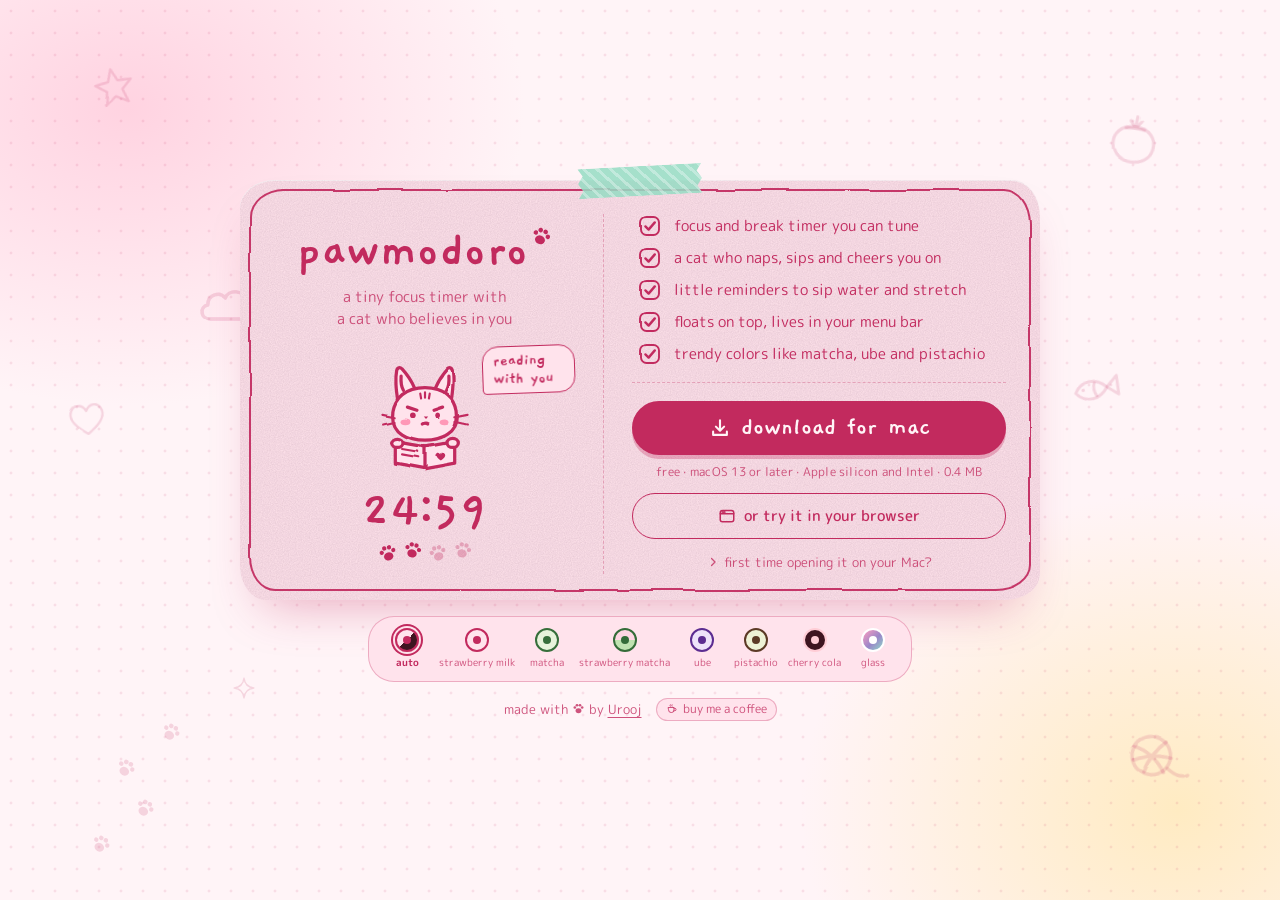
==== commit 121a3173: "Trendy color palettes and a wider timer card - Palettes are now named after cozy food and drink tren" ====
--- a/index.html
+++ b/index.html
@@ -413,7 +413,7 @@
       <li><svg class="tick" aria-hidden="true"><use href="#l-tick"/></svg>a cat who naps, sips and cheers you on</li>
       <li><svg class="tick" aria-hidden="true"><use href="#l-tick"/></svg>little reminders to sip water and stretch</li>
       <li><svg class="tick" aria-hidden="true"><use href="#l-tick"/></svg>floats on top, lives in your menu bar</li>
-      <li><svg class="tick" aria-hidden="true"><use href="#l-tick"/></svg>seven sweet colors, even frosted glass</li>
+      <li><svg class="tick" aria-hidden="true"><use href="#l-tick"/></svg>trendy colors like matcha, ube and pistachio</li>
     </ul>
     <hr class="rule">
 
@@ -434,13 +434,13 @@
   </main>
 
   <div class="pickers swatches" role="radiogroup" aria-label="Colors">
-    <button type="button" class="sw" role="radio" data-look="auto" title="Strawberry by day, Midnight at night" style="--sw-paper:linear-gradient(135deg,#FFE3EC 50%,#252B63 50%);--sw-ink:#C22A5E"><span class="sw-dot"></span>auto</button>
-    <button type="button" class="sw" role="radio" data-look="strawberry" style="--sw-paper:#FFE3EC;--sw-ink:#C22A5E"><span class="sw-dot"></span>strawberry</button>
+    <button type="button" class="sw" role="radio" data-look="auto" title="Strawberry milk by day, Cherry cola at night" style="--sw-paper:linear-gradient(135deg,#FFE3EC 50%,#3E1520 50%);--sw-ink:#C22A5E"><span class="sw-dot"></span>auto</button>
+    <button type="button" class="sw" role="radio" data-look="strawberry" style="--sw-paper:#FFE3EC;--sw-ink:#C22A5E"><span class="sw-dot"></span>strawberry milk</button>
     <button type="button" class="sw" role="radio" data-look="matcha" style="--sw-paper:#E6F3DA;--sw-ink:#366E3A"><span class="sw-dot"></span>matcha</button>
-    <button type="button" class="sw" role="radio" data-look="blueberry" style="--sw-paper:#E5EAFF;--sw-ink:#3B4CC0"><span class="sw-dot"></span>blueberry</button>
-    <button type="button" class="sw" role="radio" data-look="lavender" style="--sw-paper:#EEE4FF;--sw-ink:#6A3FB5"><span class="sw-dot"></span>taro</button>
-    <button type="button" class="sw" role="radio" data-look="peach" style="--sw-paper:#FFE7D5;--sw-ink:#B0462A"><span class="sw-dot"></span>peach</button>
-    <button type="button" class="sw" role="radio" data-look="midnight" style="--sw-paper:#252B63;--sw-ink:#FFE7A8"><span class="sw-dot"></span>midnight</button>
+    <button type="button" class="sw" role="radio" data-look="strawmatcha" style="--sw-paper:linear-gradient(180deg,#FFD6E3 50%,#BFE3B0 50%);--sw-ink:#346C38"><span class="sw-dot"></span>strawberry matcha</button>
+    <button type="button" class="sw" role="radio" data-look="ube" style="--sw-paper:#EEE3FA;--sw-ink:#5C2D91"><span class="sw-dot"></span>ube</button>
+    <button type="button" class="sw" role="radio" data-look="pistachio" style="--sw-paper:#EEF2D6;--sw-ink:#5C3A26"><span class="sw-dot"></span>pistachio</button>
+    <button type="button" class="sw" role="radio" data-look="cherry" style="--sw-paper:#3E1520;--sw-ink:#FFCDD6"><span class="sw-dot"></span>cherry cola</button>
     <button type="button" class="sw" role="radio" data-look="glass" style="--sw-paper:linear-gradient(135deg,#FF9DC0,#9A86C9 55%,#8FD8C8);--sw-ink:#FFFFFF"><span class="sw-dot"></span>glass</button>
   </div>
 
@@ -456,8 +456,8 @@
   const COFFEE_URL = 'https://buymeacoffee.com/uroojhaidek';
 
   const KEY = 'bunodoro:v1'; // the timer app's saved settings, so both pages share your colors
-  const LOOKS = ['auto', 'strawberry', 'matcha', 'blueberry', 'lavender', 'peach', 'midnight', 'glass'];
-  const OLD = { paper: 'strawberry', night: 'midnight' };
+  const LOOKS = ['auto', 'strawberry', 'matcha', 'strawmatcha', 'ube', 'pistachio', 'cherry', 'glass'];
+  const OLD = { paper: 'strawberry', night: 'cherry', midnight: 'cherry', blueberry: 'auto', lavender: 'ube', peach: 'auto' };
   const root = document.documentElement;
   const read = () => { try { return JSON.parse(localStorage.getItem(KEY) || 'null'); } catch (e) { return null; } };
 
--- a/palettes.css
+++ b/palettes.css
@@ -1,4 +1,4 @@
-/* Pawmodoro color palettes, shared by the landing page and the timer app. */
+/* Pawmodoro color palettes, shared by the landing page and the timer app. Each is named after a cozy food or drink trend. */
 :root{
   --desk:#FFF4F7;
   --blob-a:#FFD3E1;
@@ -27,52 +27,52 @@
 }
 @media (prefers-color-scheme: dark){
 :root:not([data-theme="light"]){
-  --desk:#131938;
-  --blob-a:#272E6B;
-  --blob-b:#3A2560;
-  --doodle:rgba(255,231,168,0.14);
-  --paper:#252B63;
-  --paper-hi:#313A7C;
-  --thumb:#252B63;
-  --ink:#FFE7A8;
-  --ink-soft:rgba(255,231,168,0.76);
-  --line:rgba(255,231,168,0.3);
-  --btn-bg:#FFE7A8;
-  --btn-fg:#252B63;
-  --blush:#FF9EC0;
-  --bunny-fill:#252B63;
+  --desk:#1E0A10;
+  --blob-a:#4A1424;
+  --blob-b:#2B1430;
+  --doodle:rgba(255,205,214,0.14);
+  --paper:#3E1520;
+  --paper-hi:#521C2A;
+  --thumb:#3E1520;
+  --ink:#FFCDD6;
+  --ink-soft:rgba(255,205,214,0.76);
+  --line:rgba(255,205,214,0.3);
+  --btn-bg:#FFCDD6;
+  --btn-fg:#3E1520;
+  --blush:#FF7FA0;
+  --bunny-fill:#3E1520;
   --card-shadow:0 1px 0 rgba(255,255,255,.08) inset, 0 26px 60px -20px rgba(0,0,0,.65);
   --glass:none;
   --grain:0.3;
   --grain-blend:screen;
   --tshadow:none;
-  --tape:rgba(255,158,192,.62);
-  --grid:rgba(255,231,168,0.09);
+  --tape:rgba(255,120,140,.6);
+  --grid:rgba(255,205,214,0.09);
   color-scheme:dark;
 }
 }
 :root[data-theme="dark"]{
-  --desk:#131938;
-  --blob-a:#272E6B;
-  --blob-b:#3A2560;
-  --doodle:rgba(255,231,168,0.14);
-  --paper:#252B63;
-  --paper-hi:#313A7C;
-  --thumb:#252B63;
-  --ink:#FFE7A8;
-  --ink-soft:rgba(255,231,168,0.76);
-  --line:rgba(255,231,168,0.3);
-  --btn-bg:#FFE7A8;
-  --btn-fg:#252B63;
-  --blush:#FF9EC0;
-  --bunny-fill:#252B63;
+  --desk:#1E0A10;
+  --blob-a:#4A1424;
+  --blob-b:#2B1430;
+  --doodle:rgba(255,205,214,0.14);
+  --paper:#3E1520;
+  --paper-hi:#521C2A;
+  --thumb:#3E1520;
+  --ink:#FFCDD6;
+  --ink-soft:rgba(255,205,214,0.76);
+  --line:rgba(255,205,214,0.3);
+  --btn-bg:#FFCDD6;
+  --btn-fg:#3E1520;
+  --blush:#FF7FA0;
+  --bunny-fill:#3E1520;
   --card-shadow:0 1px 0 rgba(255,255,255,.08) inset, 0 26px 60px -20px rgba(0,0,0,.65);
   --glass:none;
   --grain:0.3;
   --grain-blend:screen;
   --tshadow:none;
-  --tape:rgba(255,158,192,.62);
-  --grid:rgba(255,231,168,0.09);
+  --tape:rgba(255,120,140,.6);
+  --grid:rgba(255,205,214,0.09);
   color-scheme:dark;
 }
 /* The app's own color picker wins over the viewer's theme when set */
@@ -124,100 +124,100 @@
   --grid:rgba(54,110,58,0.11);
   color-scheme:light;
 }
-:root[data-look="blueberry"]{
-  --desk:#F4F6FF;
-  --blob-a:#DCE2FF;
-  --blob-b:#FFE4EF;
-  --doodle:rgba(59,76,192,0.16);
-  --paper:#E5EAFF;
-  --paper-hi:#D2DAFF;
-  --thumb:#E5EAFF;
-  --ink:#3B4CC0;
-  --ink-soft:rgba(59,76,192,0.8);
-  --line:rgba(59,76,192,0.3);
-  --btn-bg:#3B4CC0;
-  --btn-fg:#F4F6FF;
-  --blush:#FFADC6;
-  --bunny-fill:#E5EAFF;
-  --card-shadow:0 1px 0 rgba(255,255,255,.7) inset, 0 26px 50px -24px rgba(59,76,192,0.4);
-  --glass:none;
-  --grain:0.55;
-  --grain-blend:multiply;
-  --tshadow:none;
-  --tape:rgba(255,221,128,.9);
-  --grid:rgba(59,76,192,0.11);
-  color-scheme:light;
-}
-:root[data-look="lavender"]{
-  --desk:#F9F4FF;
-  --blob-a:#E7DAFF;
-  --blob-b:#D9F3EC;
-  --doodle:rgba(106,63,181,0.16);
-  --paper:#EEE4FF;
-  --paper-hi:#DFCFFF;
-  --thumb:#EEE4FF;
-  --ink:#6A3FB5;
-  --ink-soft:rgba(106,63,181,0.8);
-  --line:rgba(106,63,181,0.3);
-  --btn-bg:#6A3FB5;
-  --btn-fg:#F9F4FF;
-  --blush:#FFA6C4;
-  --bunny-fill:#EEE4FF;
-  --card-shadow:0 1px 0 rgba(255,255,255,.7) inset, 0 26px 50px -24px rgba(106,63,181,0.4);
-  --glass:none;
-  --grain:0.55;
-  --grain-blend:multiply;
-  --tshadow:none;
-  --tape:rgba(150,220,196,.85);
-  --grid:rgba(106,63,181,0.11);
-  color-scheme:light;
-}
-:root[data-look="peach"]{
-  --desk:#FFF7F0;
-  --blob-a:#FFDDC4;
-  --blob-b:#FFF0B5;
-  --doodle:rgba(176,70,42,0.16);
-  --paper:#FFE7D5;
-  --paper-hi:#FFD6B8;
-  --thumb:#FFE7D5;
-  --ink:#B0462A;
-  --ink-soft:rgba(176,70,42,0.8);
-  --line:rgba(176,70,42,0.3);
-  --btn-bg:#B0462A;
-  --btn-fg:#FFF7F0;
-  --blush:#FF9A8B;
-  --bunny-fill:#FFE7D5;
-  --card-shadow:0 1px 0 rgba(255,255,255,.7) inset, 0 26px 50px -24px rgba(176,70,42,0.4);
-  --glass:none;
-  --grain:0.55;
-  --grain-blend:multiply;
-  --tshadow:none;
-  --tape:rgba(160,212,240,.9);
-  --grid:rgba(176,70,42,0.11);
-  color-scheme:light;
-}
-:root[data-look="midnight"]{
-  --desk:#131938;
-  --blob-a:#272E6B;
-  --blob-b:#3A2560;
-  --doodle:rgba(255,231,168,0.14);
-  --paper:#252B63;
-  --paper-hi:#313A7C;
-  --thumb:#252B63;
-  --ink:#FFE7A8;
-  --ink-soft:rgba(255,231,168,0.76);
-  --line:rgba(255,231,168,0.3);
-  --btn-bg:#FFE7A8;
-  --btn-fg:#252B63;
-  --blush:#FF9EC0;
-  --bunny-fill:#252B63;
+:root[data-look="strawmatcha"]{
+  --desk:#FFF5F8;
+  --blob-a:#FFD6E3;
+  --blob-b:#DDEFD0;
+  --doodle:rgba(52,108,56,0.16);
+  --paper:#FFE6EE;
+  --paper-hi:#FFD1DF;
+  --thumb:#FFE6EE;
+  --ink:#346C38;
+  --ink-soft:rgba(52,108,56,0.8);
+  --line:rgba(52,108,56,0.3);
+  --btn-bg:#346C38;
+  --btn-fg:#FFF3F7;
+  --blush:#FF8FB1;
+  --bunny-fill:#FFE6EE;
+  --card-shadow:0 1px 0 rgba(255,255,255,.7) inset, 0 26px 50px -24px rgba(52,108,56,0.4);
+  --glass:none;
+  --grain:0.55;
+  --grain-blend:multiply;
+  --tshadow:none;
+  --tape:rgba(150,205,140,.88);
+  --grid:rgba(52,108,56,0.11);
+  color-scheme:light;
+}
+:root[data-look="ube"]{
+  --desk:#F8F3FF;
+  --blob-a:#E6D6FA;
+  --blob-b:#FFF0C2;
+  --doodle:rgba(92,45,145,0.16);
+  --paper:#EEE3FA;
+  --paper-hi:#E0CFF5;
+  --thumb:#EEE3FA;
+  --ink:#5C2D91;
+  --ink-soft:rgba(92,45,145,0.8);
+  --line:rgba(92,45,145,0.3);
+  --btn-bg:#5C2D91;
+  --btn-fg:#F8F2FF;
+  --blush:#FFA6C9;
+  --bunny-fill:#EEE3FA;
+  --card-shadow:0 1px 0 rgba(255,255,255,.7) inset, 0 26px 50px -24px rgba(92,45,145,0.4);
+  --glass:none;
+  --grain:0.55;
+  --grain-blend:multiply;
+  --tshadow:none;
+  --tape:rgba(255,226,140,.9);
+  --grid:rgba(92,45,145,0.11);
+  color-scheme:light;
+}
+:root[data-look="pistachio"]{
+  --desk:#F8F9EC;
+  --blob-a:#E3ECC0;
+  --blob-b:#F2DCC8;
+  --doodle:rgba(92,58,38,0.16);
+  --paper:#EEF2D6;
+  --paper-hi:#E1E9BE;
+  --thumb:#EEF2D6;
+  --ink:#5C3A26;
+  --ink-soft:rgba(92,58,38,0.8);
+  --line:rgba(92,58,38,0.3);
+  --btn-bg:#5C3A26;
+  --btn-fg:#F7F8EA;
+  --blush:#F4A7A0;
+  --bunny-fill:#EEF2D6;
+  --card-shadow:0 1px 0 rgba(255,255,255,.7) inset, 0 26px 50px -24px rgba(92,58,38,0.4);
+  --glass:none;
+  --grain:0.55;
+  --grain-blend:multiply;
+  --tshadow:none;
+  --tape:rgba(176,206,120,.9);
+  --grid:rgba(92,58,38,0.11);
+  color-scheme:light;
+}
+:root[data-look="cherry"]{
+  --desk:#1E0A10;
+  --blob-a:#4A1424;
+  --blob-b:#2B1430;
+  --doodle:rgba(255,205,214,0.14);
+  --paper:#3E1520;
+  --paper-hi:#521C2A;
+  --thumb:#3E1520;
+  --ink:#FFCDD6;
+  --ink-soft:rgba(255,205,214,0.76);
+  --line:rgba(255,205,214,0.3);
+  --btn-bg:#FFCDD6;
+  --btn-fg:#3E1520;
+  --blush:#FF7FA0;
+  --bunny-fill:#3E1520;
   --card-shadow:0 1px 0 rgba(255,255,255,.08) inset, 0 26px 60px -20px rgba(0,0,0,.65);
   --glass:none;
   --grain:0.3;
   --grain-blend:screen;
   --tshadow:none;
-  --tape:rgba(255,158,192,.62);
-  --grid:rgba(255,231,168,0.09);
+  --tape:rgba(255,120,140,.6);
+  --grid:rgba(255,205,214,0.09);
   color-scheme:dark;
 }
 :root[data-look="glass"]{
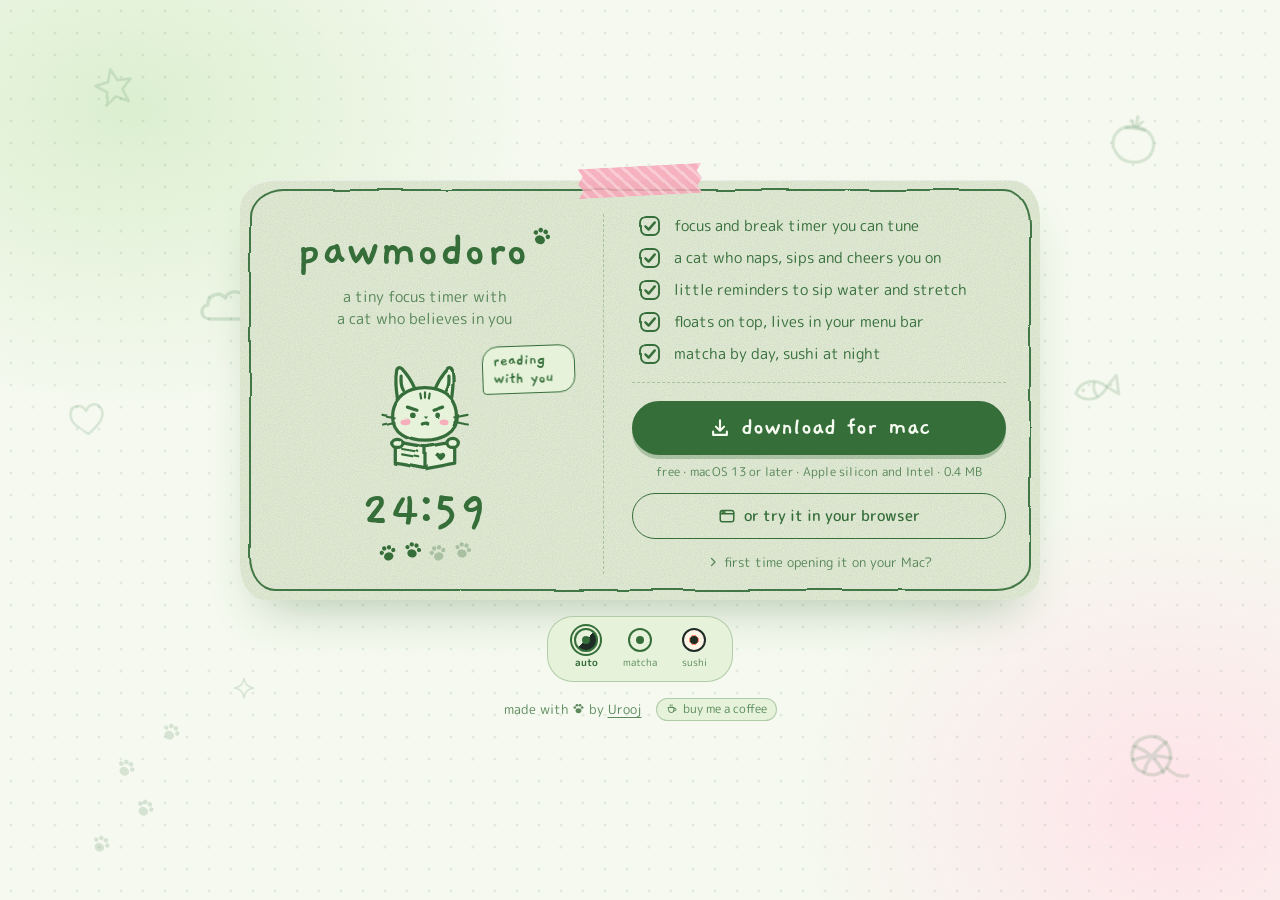
==== commit 68762975: "Just two colors: Matcha by day, Sushi at night - Matcha is the default. Sushi is a cozy dark maki ro" ====
--- a/index.html
+++ b/index.html
@@ -413,7 +413,7 @@
       <li><svg class="tick" aria-hidden="true"><use href="#l-tick"/></svg>a cat who naps, sips and cheers you on</li>
       <li><svg class="tick" aria-hidden="true"><use href="#l-tick"/></svg>little reminders to sip water and stretch</li>
       <li><svg class="tick" aria-hidden="true"><use href="#l-tick"/></svg>floats on top, lives in your menu bar</li>
-      <li><svg class="tick" aria-hidden="true"><use href="#l-tick"/></svg>trendy colors like matcha, ube and pistachio</li>
+      <li><svg class="tick" aria-hidden="true"><use href="#l-tick"/></svg>matcha by day, sushi at night</li>
     </ul>
     <hr class="rule">
 
@@ -434,14 +434,9 @@
   </main>
 
   <div class="pickers swatches" role="radiogroup" aria-label="Colors">
-    <button type="button" class="sw" role="radio" data-look="auto" title="Strawberry milk by day, Cherry cola at night" style="--sw-paper:linear-gradient(135deg,#FFE3EC 50%,#3E1520 50%);--sw-ink:#C22A5E"><span class="sw-dot"></span>auto</button>
-    <button type="button" class="sw" role="radio" data-look="strawberry" style="--sw-paper:#FFE3EC;--sw-ink:#C22A5E"><span class="sw-dot"></span>strawberry milk</button>
+    <button type="button" class="sw" role="radio" data-look="auto" title="Matcha by day, Sushi at night" style="--sw-paper:linear-gradient(135deg,#E6F3DA 50%,#1F2B25 50%);--sw-ink:#366E3A"><span class="sw-dot"></span>auto</button>
     <button type="button" class="sw" role="radio" data-look="matcha" style="--sw-paper:#E6F3DA;--sw-ink:#366E3A"><span class="sw-dot"></span>matcha</button>
-    <button type="button" class="sw" role="radio" data-look="strawmatcha" style="--sw-paper:linear-gradient(180deg,#FFD6E3 50%,#BFE3B0 50%);--sw-ink:#346C38"><span class="sw-dot"></span>strawberry matcha</button>
-    <button type="button" class="sw" role="radio" data-look="ube" style="--sw-paper:#EEE3FA;--sw-ink:#5C2D91"><span class="sw-dot"></span>ube</button>
-    <button type="button" class="sw" role="radio" data-look="pistachio" style="--sw-paper:#EEF2D6;--sw-ink:#5C3A26"><span class="sw-dot"></span>pistachio</button>
-    <button type="button" class="sw" role="radio" data-look="cherry" style="--sw-paper:#3E1520;--sw-ink:#FFCDD6"><span class="sw-dot"></span>cherry cola</button>
-    <button type="button" class="sw" role="radio" data-look="glass" style="--sw-paper:linear-gradient(135deg,#FF9DC0,#9A86C9 55%,#8FD8C8);--sw-ink:#FFFFFF"><span class="sw-dot"></span>glass</button>
+    <button type="button" class="sw" role="radio" data-look="sushi" style="--sw-paper:radial-gradient(circle,#FF8A65 0 34%,#FFF4E6 35% 100%);--sw-ink:#1F2B25"><span class="sw-dot"></span>sushi</button>
   </div>
 
   <footer class="credit">
@@ -456,8 +451,8 @@
   const COFFEE_URL = 'https://buymeacoffee.com/uroojhaidek';
 
   const KEY = 'bunodoro:v1'; // the timer app's saved settings, so both pages share your colors
-  const LOOKS = ['auto', 'strawberry', 'matcha', 'strawmatcha', 'ube', 'pistachio', 'cherry', 'glass'];
-  const OLD = { paper: 'strawberry', night: 'cherry', midnight: 'cherry', blueberry: 'auto', lavender: 'ube', peach: 'auto' };
+  const LOOKS = ['auto', 'matcha', 'sushi'];
+  const OLD = { paper: 'auto', night: 'auto', midnight: 'auto', strawberry: 'auto', strawmatcha: 'auto', ube: 'auto', pistachio: 'auto', cherry: 'auto', glass: 'auto', blueberry: 'auto', lavender: 'auto', peach: 'auto' };
   const root = document.documentElement;
   const read = () => { try { return JSON.parse(localStorage.getItem(KEY) || 'null'); } catch (e) { return null; } };
 
--- a/palettes.css
+++ b/palettes.css
@@ -1,105 +1,81 @@
-/* Pawmodoro color palettes, shared by the landing page and the timer app. Each is named after a cozy food or drink trend. */
+/* Pawmodoro colors: Matcha by day, Sushi (a maki roll) at night. Shared by the landing page and the timer app. */
 :root{
-  --desk:#FFF4F7;
-  --blob-a:#FFD3E1;
-  --blob-b:#FFEBC2;
-  --doodle:rgba(194,42,94,0.16);
-  --paper:#FFE3EC;
-  --paper-hi:#FFCCDC;
-  --thumb:#FFE3EC;
-  --ink:#C22A5E;
-  --ink-soft:rgba(194,42,94,0.8);
-  --line:rgba(194,42,94,0.3);
-  --btn-bg:#C22A5E;
-  --btn-fg:#FFF4F7;
-  --blush:#FF8FB1;
-  --bunny-fill:#FFE3EC;
-  --card-shadow:0 1px 0 rgba(255,255,255,.7) inset, 0 26px 50px -24px rgba(194,42,94,0.4);
+  --desk:#F5F9EF;
+  --blob-a:#DCEFD0;
+  --blob-b:#FFE3EA;
+  --doodle:rgba(54,110,58,0.16);
+  --paper:#E6F3DA;
+  --paper-hi:#D3EAC2;
+  --thumb:#E6F3DA;
+  --ink:#366E3A;
+  --ink-soft:rgba(54,110,58,0.8);
+  --line:rgba(54,110,58,0.3);
+  --btn-bg:#366E3A;
+  --btn-fg:#F5FBF0;
+  --blush:#F7A6B8;
+  --bunny-fill:#E6F3DA;
+  --card-shadow:0 1px 0 rgba(255,255,255,.7) inset, 0 26px 50px -24px rgba(54,110,58,0.4);
   --glass:none;
   --grain:0.55;
   --grain-blend:multiply;
   --tshadow:none;
-  --tape:rgba(150,220,196,.85);
-  --grid:rgba(194,42,94,0.11);
+  --tape:rgba(247,166,184,.85);
+  --grid:rgba(54,110,58,0.11);
   --font-hand:"Gaegu","Chalkboard SE","Comic Sans MS",cursive;
   --font-ui:"M PLUS Rounded 1c","Hiragino Maru Gothic ProN","Arial Rounded MT Bold",ui-rounded,system-ui,sans-serif;
   --paw:url("data:image/svg+xml,%3Csvg xmlns='http://www.w3.org/2000/svg' viewBox='0 0 24 24'%3E%3Cellipse cx='12' cy='16' rx='5.4' ry='4.6'/%3E%3Ccircle cx='5.2' cy='10.2' r='2.4'/%3E%3Ccircle cx='9.2' cy='6' r='2.5'/%3E%3Ccircle cx='14.8' cy='6' r='2.5'/%3E%3Ccircle cx='18.8' cy='10.2' r='2.4'/%3E%3C/svg%3E");
 }
 @media (prefers-color-scheme: dark){
 :root:not([data-theme="light"]){
-  --desk:#1E0A10;
-  --blob-a:#4A1424;
-  --blob-b:#2B1430;
-  --doodle:rgba(255,205,214,0.14);
-  --paper:#3E1520;
-  --paper-hi:#521C2A;
-  --thumb:#3E1520;
-  --ink:#FFCDD6;
-  --ink-soft:rgba(255,205,214,0.76);
-  --line:rgba(255,205,214,0.3);
-  --btn-bg:#FFCDD6;
-  --btn-fg:#3E1520;
-  --blush:#FF7FA0;
-  --bunny-fill:#3E1520;
+  --desk:#141D19;
+  --blob-a:#26362E;
+  --blob-b:#3A2420;
+  --doodle:rgba(255,244,230,0.13);
+  --paper:#1F2B25;
+  --paper-hi:#2A3A31;
+  --thumb:#1F2B25;
+  --ink:#FFF4E6;
+  --ink-soft:rgba(255,244,230,0.76);
+  --line:rgba(255,244,230,0.28);
+  --btn-bg:#FF8A65;
+  --btn-fg:#1F2B25;
+  --blush:#FF9C80;
+  --bunny-fill:#1F2B25;
   --card-shadow:0 1px 0 rgba(255,255,255,.08) inset, 0 26px 60px -20px rgba(0,0,0,.65);
   --glass:none;
   --grain:0.3;
   --grain-blend:screen;
   --tshadow:none;
-  --tape:rgba(255,120,140,.6);
-  --grid:rgba(255,205,214,0.09);
+  --tape:rgba(168,198,108,.8);
+  --grid:rgba(255,244,230,0.08);
   color-scheme:dark;
 }
 }
 :root[data-theme="dark"]{
-  --desk:#1E0A10;
-  --blob-a:#4A1424;
-  --blob-b:#2B1430;
-  --doodle:rgba(255,205,214,0.14);
-  --paper:#3E1520;
-  --paper-hi:#521C2A;
-  --thumb:#3E1520;
-  --ink:#FFCDD6;
-  --ink-soft:rgba(255,205,214,0.76);
-  --line:rgba(255,205,214,0.3);
-  --btn-bg:#FFCDD6;
-  --btn-fg:#3E1520;
-  --blush:#FF7FA0;
-  --bunny-fill:#3E1520;
+  --desk:#141D19;
+  --blob-a:#26362E;
+  --blob-b:#3A2420;
+  --doodle:rgba(255,244,230,0.13);
+  --paper:#1F2B25;
+  --paper-hi:#2A3A31;
+  --thumb:#1F2B25;
+  --ink:#FFF4E6;
+  --ink-soft:rgba(255,244,230,0.76);
+  --line:rgba(255,244,230,0.28);
+  --btn-bg:#FF8A65;
+  --btn-fg:#1F2B25;
+  --blush:#FF9C80;
+  --bunny-fill:#1F2B25;
   --card-shadow:0 1px 0 rgba(255,255,255,.08) inset, 0 26px 60px -20px rgba(0,0,0,.65);
   --glass:none;
   --grain:0.3;
   --grain-blend:screen;
   --tshadow:none;
-  --tape:rgba(255,120,140,.6);
-  --grid:rgba(255,205,214,0.09);
+  --tape:rgba(168,198,108,.8);
+  --grid:rgba(255,244,230,0.08);
   color-scheme:dark;
 }
 /* The app's own color picker wins over the viewer's theme when set */
-:root[data-look="strawberry"]{
-  --desk:#FFF4F7;
-  --blob-a:#FFD3E1;
-  --blob-b:#FFEBC2;
-  --doodle:rgba(194,42,94,0.16);
-  --paper:#FFE3EC;
-  --paper-hi:#FFCCDC;
-  --thumb:#FFE3EC;
-  --ink:#C22A5E;
-  --ink-soft:rgba(194,42,94,0.8);
-  --line:rgba(194,42,94,0.3);
-  --btn-bg:#C22A5E;
-  --btn-fg:#FFF4F7;
-  --blush:#FF8FB1;
-  --bunny-fill:#FFE3EC;
-  --card-shadow:0 1px 0 rgba(255,255,255,.7) inset, 0 26px 50px -24px rgba(194,42,94,0.4);
-  --glass:none;
-  --grain:0.55;
-  --grain-blend:multiply;
-  --tshadow:none;
-  --tape:rgba(150,220,196,.85);
-  --grid:rgba(194,42,94,0.11);
-  color-scheme:light;
-}
 :root[data-look="matcha"]{
   --desk:#F5F9EF;
   --blob-a:#DCEFD0;
@@ -124,123 +100,27 @@
   --grid:rgba(54,110,58,0.11);
   color-scheme:light;
 }
-:root[data-look="strawmatcha"]{
-  --desk:#FFF5F8;
-  --blob-a:#FFD6E3;
-  --blob-b:#DDEFD0;
-  --doodle:rgba(52,108,56,0.16);
-  --paper:#FFE6EE;
-  --paper-hi:#FFD1DF;
-  --thumb:#FFE6EE;
-  --ink:#346C38;
-  --ink-soft:rgba(52,108,56,0.8);
-  --line:rgba(52,108,56,0.3);
-  --btn-bg:#346C38;
-  --btn-fg:#FFF3F7;
-  --blush:#FF8FB1;
-  --bunny-fill:#FFE6EE;
-  --card-shadow:0 1px 0 rgba(255,255,255,.7) inset, 0 26px 50px -24px rgba(52,108,56,0.4);
-  --glass:none;
-  --grain:0.55;
-  --grain-blend:multiply;
-  --tshadow:none;
-  --tape:rgba(150,205,140,.88);
-  --grid:rgba(52,108,56,0.11);
-  color-scheme:light;
-}
-:root[data-look="ube"]{
-  --desk:#F8F3FF;
-  --blob-a:#E6D6FA;
-  --blob-b:#FFF0C2;
-  --doodle:rgba(92,45,145,0.16);
-  --paper:#EEE3FA;
-  --paper-hi:#E0CFF5;
-  --thumb:#EEE3FA;
-  --ink:#5C2D91;
-  --ink-soft:rgba(92,45,145,0.8);
-  --line:rgba(92,45,145,0.3);
-  --btn-bg:#5C2D91;
-  --btn-fg:#F8F2FF;
-  --blush:#FFA6C9;
-  --bunny-fill:#EEE3FA;
-  --card-shadow:0 1px 0 rgba(255,255,255,.7) inset, 0 26px 50px -24px rgba(92,45,145,0.4);
-  --glass:none;
-  --grain:0.55;
-  --grain-blend:multiply;
-  --tshadow:none;
-  --tape:rgba(255,226,140,.9);
-  --grid:rgba(92,45,145,0.11);
-  color-scheme:light;
-}
-:root[data-look="pistachio"]{
-  --desk:#F8F9EC;
-  --blob-a:#E3ECC0;
-  --blob-b:#F2DCC8;
-  --doodle:rgba(92,58,38,0.16);
-  --paper:#EEF2D6;
-  --paper-hi:#E1E9BE;
-  --thumb:#EEF2D6;
-  --ink:#5C3A26;
-  --ink-soft:rgba(92,58,38,0.8);
-  --line:rgba(92,58,38,0.3);
-  --btn-bg:#5C3A26;
-  --btn-fg:#F7F8EA;
-  --blush:#F4A7A0;
-  --bunny-fill:#EEF2D6;
-  --card-shadow:0 1px 0 rgba(255,255,255,.7) inset, 0 26px 50px -24px rgba(92,58,38,0.4);
-  --glass:none;
-  --grain:0.55;
-  --grain-blend:multiply;
-  --tshadow:none;
-  --tape:rgba(176,206,120,.9);
-  --grid:rgba(92,58,38,0.11);
-  color-scheme:light;
-}
-:root[data-look="cherry"]{
-  --desk:#1E0A10;
-  --blob-a:#4A1424;
-  --blob-b:#2B1430;
-  --doodle:rgba(255,205,214,0.14);
-  --paper:#3E1520;
-  --paper-hi:#521C2A;
-  --thumb:#3E1520;
-  --ink:#FFCDD6;
-  --ink-soft:rgba(255,205,214,0.76);
-  --line:rgba(255,205,214,0.3);
-  --btn-bg:#FFCDD6;
-  --btn-fg:#3E1520;
-  --blush:#FF7FA0;
-  --bunny-fill:#3E1520;
+:root[data-look="sushi"]{
+  --desk:#141D19;
+  --blob-a:#26362E;
+  --blob-b:#3A2420;
+  --doodle:rgba(255,244,230,0.13);
+  --paper:#1F2B25;
+  --paper-hi:#2A3A31;
+  --thumb:#1F2B25;
+  --ink:#FFF4E6;
+  --ink-soft:rgba(255,244,230,0.76);
+  --line:rgba(255,244,230,0.28);
+  --btn-bg:#FF8A65;
+  --btn-fg:#1F2B25;
+  --blush:#FF9C80;
+  --bunny-fill:#1F2B25;
   --card-shadow:0 1px 0 rgba(255,255,255,.08) inset, 0 26px 60px -20px rgba(0,0,0,.65);
   --glass:none;
   --grain:0.3;
   --grain-blend:screen;
   --tshadow:none;
-  --tape:rgba(255,120,140,.6);
-  --grid:rgba(255,205,214,0.09);
+  --tape:rgba(168,198,108,.8);
+  --grid:rgba(255,244,230,0.08);
   color-scheme:dark;
 }
-:root[data-look="glass"]{
-  --desk:#9A86C9;
-  --blob-a:#FF9DC0;
-  --blob-b:#8FD8C8;
-  --doodle:rgba(255,255,255,.5);
-  --paper:rgba(58,58,72,.36);
-  --paper-hi:rgba(255,255,255,.14);
-  --thumb:#FFFFFF;
-  --ink:#FFFFFF;
-  --ink-soft:rgba(255,255,255,.84);
-  --line:rgba(255,255,255,.4);
-  --btn-bg:rgba(255,255,255,.92);
-  --btn-fg:#3E3E4C;
-  --blush:#FFB0CF;
-  --bunny-fill:transparent;
-  --card-shadow:0 1px 0 rgba(255,255,255,.3) inset, 0 26px 50px -20px rgba(30,30,50,.45);
-  --glass:blur(20px) saturate(1.3);
-  --grain:0;
-  --grain-blend:normal;
-  --tshadow:0 1px 2px rgba(20,20,40,.25);
-  --tape:rgba(255,255,255,.42);
-  --grid:rgba(255,255,255,.2);
-  color-scheme:dark;
-}
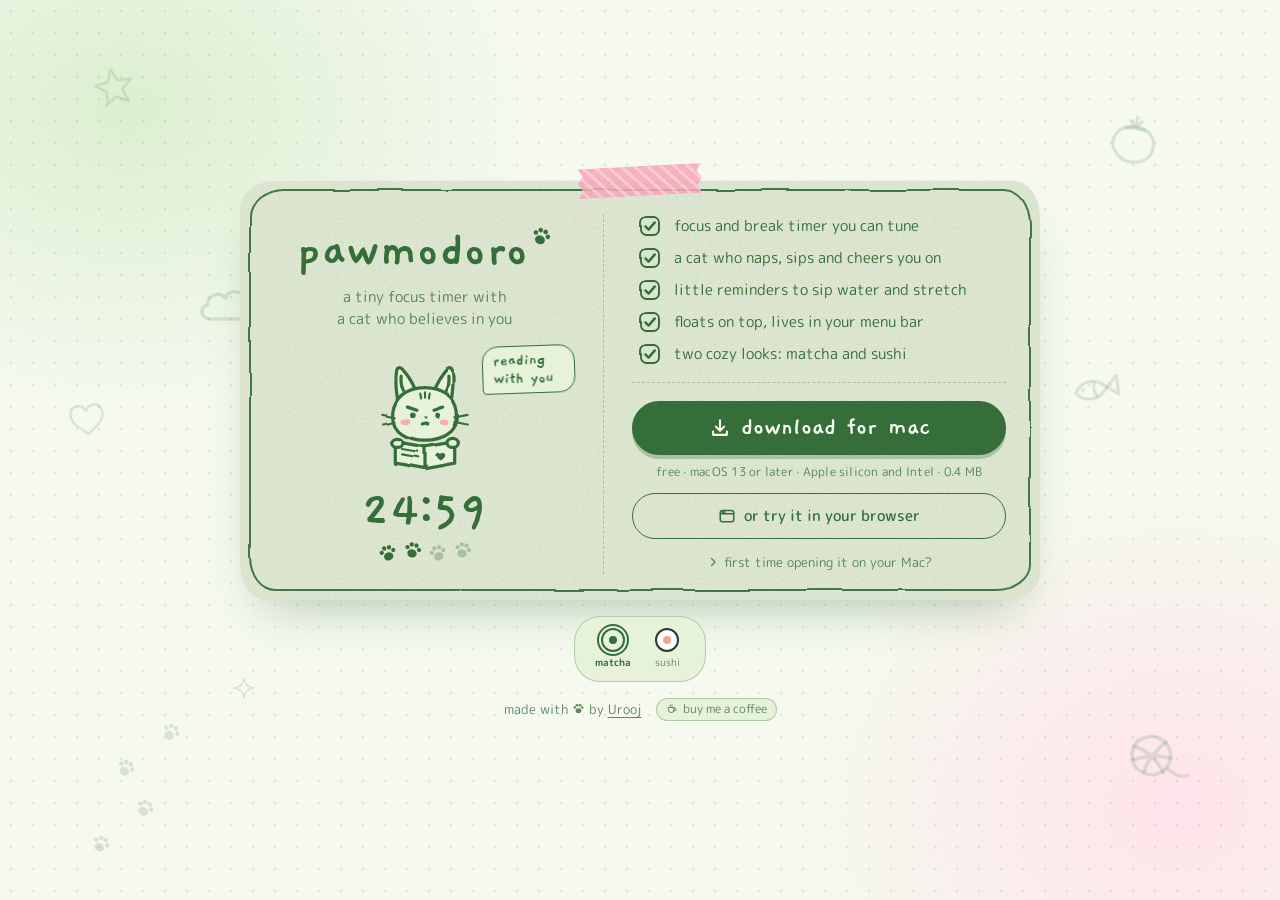
==== commit 9d565b97: "Kawaii Sushi look and just two colors - Sushi is now light and sushi-like: a dusty-pink desk, rice-w" ====
--- a/index.html
+++ b/index.html
@@ -198,7 +198,7 @@
   background:var(--paper);border:1.6px solid var(--line);border-radius:26px;-webkit-backdrop-filter:var(--glass);backdrop-filter:var(--glass)}
 .sw{display:flex;flex-direction:column;align-items:center;gap:3px;border:0;background:none;padding:2px 0;font:inherit;font-size:.62rem;color:var(--ink-soft);cursor:pointer;min-width:44px}
 .sw-dot{position:relative;width:24px;height:24px;border-radius:50%;background:var(--sw-paper);border:2px solid var(--sw-ink);transition:transform .15s}
-.sw-dot::after{content:"";position:absolute;inset:6px;border-radius:50%;background:var(--sw-ink)}
+.sw-dot::after{content:"";position:absolute;inset:6px;border-radius:50%;background:var(--sw-dot,var(--sw-ink))}
 .sw:hover .sw-dot{transform:scale(1.1) rotate(-8deg)}
 .sw[aria-checked="true"]{color:var(--ink);font-weight:700}
 .sw[aria-checked="true"] .sw-dot{box-shadow:0 0 0 2px var(--paper),0 0 0 4px var(--ink)}
@@ -265,11 +265,25 @@
   <symbol id="l-tick" viewBox="0 0 24 24"><g filter="url(#wobble)" fill="none" stroke="currentColor" stroke-linecap="round" stroke-linejoin="round"><rect x="3" y="3" width="18" height="18" rx="5.5" stroke-width="1.9"/><path d="M7.4 12.4 L10.6 15.6 L16.8 8.4" stroke-width="2.4"/></g></symbol>
   <symbol id="l-download" viewBox="0 0 24 24"><g fill="none" stroke="currentColor" stroke-width="2.3" stroke-linecap="round" stroke-linejoin="round"><path d="M12 3.5 V14.5 M7.5 10.5 L12 15 L16.5 10.5"/><path d="M4.5 16 V19.5 H19.5 V16"/></g></symbol>
   <symbol id="l-browser" viewBox="0 0 24 24"><g fill="none" stroke="currentColor" stroke-width="2" stroke-linecap="round" stroke-linejoin="round"><rect x="3" y="4.5" width="18" height="15" rx="3"/><path d="M3 9 H21"/><circle cx="6.3" cy="6.8" r=".6" fill="currentColor"/><circle cx="8.6" cy="6.8" r=".6" fill="currentColor"/></g></symbol>
+  <!-- sushi doodles, shown on the desk in the Sushi colors -->
+  <symbol id="s-nigiri" viewBox="0 0 48 40"><g filter="url(#wobble)" stroke="#2B2B35" stroke-width="2" stroke-linecap="round" stroke-linejoin="round"><path fill="#FFFFFF" d="M6 27 C6 19 14 16 24 16 C34 16 42 19 42 27 C42 34 34 36 24 36 C14 36 6 34 6 27 Z"/><path fill="#F59A7E" d="M3 18 C8 9 22 6 34 8 C42 9 46 13 44 17 C40 21 28 22 16 22 C9 22 4 21 3 18 Z"/><path fill="none" stroke="#F6C453" stroke-width="2.2" d="M8 21.5 C16 23.5 30 23.5 40 20"/><path fill="none" stroke="#FFE9E0" stroke-width="1.8" d="M14 10 C16 14 16 18 14 21 M22 8 C24 12 24 17 22 21 M30 8 C32 12 32 16 30 20"/><circle cx="19" cy="28" r="1.7" fill="#2B2B35" stroke="none"/><circle cx="29" cy="28" r="1.7" fill="#2B2B35" stroke="none"/><path fill="none" stroke="#2B2B35" stroke-width="1.4" d="M22 30.4 q2 2.2 4 0"/><ellipse cx="16.4" cy="30.6" rx="2" ry="1.3" fill="#F7A9A8" stroke="none"/><ellipse cx="31.6" cy="30.6" rx="2" ry="1.3" fill="#F7A9A8" stroke="none"/></g></symbol>
+  <symbol id="s-maki" viewBox="0 0 40 40"><g filter="url(#wobble)" stroke="#2B2B35" stroke-width="2" stroke-linecap="round" stroke-linejoin="round"><circle cx="20" cy="20" r="16" fill="#2B2B35"/><circle cx="20" cy="20" r="12" fill="#FFFFFF" stroke-width="1.4"/><path fill="#F59A7E" d="M14.5 17 q0 -2.5 2.5 -2.5 h5 q2.5 0 2.5 2.5 v6 q0 2.5 -2.5 2.5 h-5 q-2.5 0 -2.5 -2.5 z"/><path fill="#9CCB6B" stroke-width="1.2" d="M23 14 h3.5 v4.5 h-3.5 z"/><path fill="none" stroke-width="1.1" d="M11 22 q1.5 -1.5 3 0 M26 28 q1.5 -1.5 3 0 M27 22 q1.5 -1.5 3 0"/></g></symbol>
+  <symbol id="s-onigiri" viewBox="0 0 40 40"><g filter="url(#wobble)" stroke="#2B2B35" stroke-width="2" stroke-linecap="round" stroke-linejoin="round"><path fill="#FFFFFF" d="M20 5 C24 5 35 25 35 30 C35 35 30 36 20 36 C10 36 5 35 5 30 C5 25 16 5 20 5 Z"/><path fill="#2B2B35" d="M13 26 L27 26 L27 36 L13 36 Z"/><circle cx="16" cy="18" r="1.7" fill="#2B2B35" stroke="none"/><circle cx="24" cy="18" r="1.7" fill="#2B2B35" stroke="none"/><path fill="none" stroke="#2B2B35" stroke-width="1.4" d="M18 20.4 q2 2.2 4 0"/><ellipse cx="13.4" cy="20.6" rx="2" ry="1.3" fill="#F7A9A8" stroke="none"/><ellipse cx="26.6" cy="20.6" rx="2" ry="1.3" fill="#F7A9A8" stroke="none"/></g></symbol>
+  <symbol id="s-gunkan" viewBox="0 0 40 40"><g filter="url(#wobble)" stroke="#2B2B35" stroke-width="2" stroke-linecap="round" stroke-linejoin="round"><path fill="#2B2B35" d="M7 15 h26 v18 q0 3 -3 3 h-20 q-3 0 -3 -3 z"/><g fill="#FF8A3D" stroke-width="1.2"><circle cx="12" cy="14" r="3.2"/><circle cx="18.5" cy="12" r="3.2"/><circle cx="25" cy="12" r="3.2"/><circle cx="31" cy="14" r="3.2"/><circle cx="15.5" cy="8.5" r="3.2"/><circle cx="22" cy="7" r="3.2"/><circle cx="28" cy="9" r="3.2"/></g><circle cx="15.5" cy="25" r="1.7" fill="#FFFFFF" stroke="none"/><circle cx="24.5" cy="25" r="1.7" fill="#FFFFFF" stroke="none"/><path fill="none" stroke="#FFFFFF" stroke-width="1.4" d="M18 27.4 q2 2.2 4 0"/><ellipse cx="12.9" cy="27.6" rx="2" ry="1.3" fill="#F7A9A8" stroke="none"/><ellipse cx="27.1" cy="27.6" rx="2" ry="1.3" fill="#F7A9A8" stroke="none"/></g></symbol>
+  <symbol id="s-chopsticks" viewBox="0 0 48 22"><g filter="url(#wobble)" stroke="#2B2B35" stroke-width="2" stroke-linecap="round" stroke-linejoin="round"><path fill="#E3B98C" d="M3 6 L45 3 L45.5 6.5 L3 8.5 Z"/><path fill="#E3B98C" d="M3 13 L45 14 L45 17.5 L3 15.5 Z"/><path fill="none" stroke-width="1.4" d="M36 3.6 L36.3 7 M36 14 L36 17.2"/></g></symbol>
+  <symbol id="s-bowl" viewBox="0 0 44 38"><g filter="url(#wobble)" stroke="#2B2B35" stroke-width="2" stroke-linecap="round" stroke-linejoin="round"><path fill="#2B2B35" d="M4 13 C4 27 12 33 22 33 C32 33 40 27 40 13 Z"/><ellipse cx="22" cy="13" rx="18" ry="4.5" fill="#F59A7E"/><path fill="#2B2B35" d="M15 32 h14 v3.5 h-14 z"/><circle cx="17" cy="22" r="1.7" fill="#FFFFFF" stroke="none"/><circle cx="27" cy="22" r="1.7" fill="#FFFFFF" stroke="none"/><path fill="none" stroke="#FFFFFF" stroke-width="1.4" d="M20 24.4 q2 2.2 4 0"/><ellipse cx="14.4" cy="24.6" rx="2" ry="1.3" fill="#F7A9A8" stroke="none"/><ellipse cx="29.6" cy="24.6" rx="2" ry="1.3" fill="#F7A9A8" stroke="none"/></g></symbol>
   <symbol id="l-coffee" viewBox="0 0 24 24"><g fill="none" stroke="currentColor" stroke-width="2" stroke-linecap="round" stroke-linejoin="round"><path d="M5 9 H16 V14 a5 5 0 0 1 -5 5 H10 a5 5 0 0 1 -5 -5 Z"/><path d="M16 10.5 h1.5 a2.5 2.5 0 0 1 0 5 H16"/><path d="M8.5 3.5 q-1 1.5 0 3 M12 3.5 q-1 1.5 0 3"/></g></symbol>
 </svg>
 
 <div class="desk">
   <div class="doodles" aria-hidden="true">
+    <svg class="dd dd-sushi" style="top:9%;left:6%;--s:102px;--r:-8deg" viewBox="0 0 48 40"><use href="#s-nigiri"/></svg>
+    <svg class="dd dd-sushi" style="top:12%;right:8%;--s:81px;--r:8deg" viewBox="0 0 40 40"><use href="#s-maki"/></svg>
+    <svg class="dd dd-sushi" style="top:48%;left:4%;--s:81px;--r:-6deg" viewBox="0 0 40 40"><use href="#s-onigiri"/></svg>
+    <svg class="dd dd-sushi" style="top:38%;right:12%;--s:81px;--r:-8deg" viewBox="0 0 40 40"><use href="#s-gunkan"/></svg>
+    <svg class="dd dd-sushi" style="bottom:10%;right:6%;--s:90px;--r:6deg" viewBox="0 0 44 38"><use href="#s-bowl"/></svg>
+    <svg class="dd dd-sushi" style="bottom:12%;left:12%;--s:122px;--r:-18deg" viewBox="0 0 48 22"><use href="#s-chopsticks"/></svg>
+    <svg class="dd dd-sushi" style="top:27%;left:17%;--s:58px" viewBox="0 0 40 40"><use href="#s-maki"/></svg>
     <svg class="dd" style="top:7%;left:7%;--s:48px;--r:-12deg"><use href="#d-star"/></svg>
     <svg class="dd" style="top:12%;right:9%;--s:62px;--r:8deg"><use href="#d-tomato"/></svg>
     <svg class="dd" style="top:44%;left:5%;--s:46px;--r:-6deg"><use href="#d-heart"/></svg>
@@ -413,7 +427,7 @@
       <li><svg class="tick" aria-hidden="true"><use href="#l-tick"/></svg>a cat who naps, sips and cheers you on</li>
       <li><svg class="tick" aria-hidden="true"><use href="#l-tick"/></svg>little reminders to sip water and stretch</li>
       <li><svg class="tick" aria-hidden="true"><use href="#l-tick"/></svg>floats on top, lives in your menu bar</li>
-      <li><svg class="tick" aria-hidden="true"><use href="#l-tick"/></svg>matcha by day, sushi at night</li>
+      <li><svg class="tick" aria-hidden="true"><use href="#l-tick"/></svg>two cozy looks: matcha and sushi</li>
     </ul>
     <hr class="rule">
 
@@ -434,9 +448,8 @@
   </main>
 
   <div class="pickers swatches" role="radiogroup" aria-label="Colors">
-    <button type="button" class="sw" role="radio" data-look="auto" title="Matcha by day, Sushi at night" style="--sw-paper:linear-gradient(135deg,#E6F3DA 50%,#1F2B25 50%);--sw-ink:#366E3A"><span class="sw-dot"></span>auto</button>
     <button type="button" class="sw" role="radio" data-look="matcha" style="--sw-paper:#E6F3DA;--sw-ink:#366E3A"><span class="sw-dot"></span>matcha</button>
-    <button type="button" class="sw" role="radio" data-look="sushi" style="--sw-paper:radial-gradient(circle,#FF8A65 0 34%,#FFF4E6 35% 100%);--sw-ink:#1F2B25"><span class="sw-dot"></span>sushi</button>
+    <button type="button" class="sw" role="radio" data-look="sushi" style="--sw-paper:#FFFFFF;--sw-ink:#2A3A33;--sw-dot:#FFA184"><span class="sw-dot"></span>sushi</button>
   </div>
 
   <footer class="credit">
@@ -451,8 +464,8 @@
   const COFFEE_URL = 'https://buymeacoffee.com/uroojhaidek';
 
   const KEY = 'bunodoro:v1'; // the timer app's saved settings, so both pages share your colors
-  const LOOKS = ['auto', 'matcha', 'sushi'];
-  const OLD = { paper: 'auto', night: 'auto', midnight: 'auto', strawberry: 'auto', strawmatcha: 'auto', ube: 'auto', pistachio: 'auto', cherry: 'auto', glass: 'auto', blueberry: 'auto', lavender: 'auto', peach: 'auto' };
+  const LOOKS = ['matcha', 'sushi'];
+  const OLD = {}; // anything else falls back to matcha
   const root = document.documentElement;
   const read = () => { try { return JSON.parse(localStorage.getItem(KEY) || 'null'); } catch (e) { return null; } };
 
@@ -464,7 +477,7 @@
   }
   const saved = read();
   const look = saved && (OLD[saved.look] || saved.look);
-  setLook(LOOKS.includes(look) ? look : 'auto', false);
+  setLook(LOOKS.includes(look) ? look : 'matcha', false);
   document.querySelector('.swatches').addEventListener('click', (e) => {
     const b = e.target.closest('[data-look]'); if (b) setLook(b.dataset.look, true);
   });
--- a/palettes.css
+++ b/palettes.css
@@ -1,4 +1,4 @@
-/* Pawmodoro colors: Matcha by day, Sushi (a maki roll) at night. Shared by the landing page and the timer app. */
+/* Pawmodoro colors: Matcha and Sushi. Shared by the landing page and the timer app. */
 :root{
   --desk:#F5F9EF;
   --blob-a:#DCEFD0;
@@ -25,57 +25,6 @@
   --font-ui:"M PLUS Rounded 1c","Hiragino Maru Gothic ProN","Arial Rounded MT Bold",ui-rounded,system-ui,sans-serif;
   --paw:url("data:image/svg+xml,%3Csvg xmlns='http://www.w3.org/2000/svg' viewBox='0 0 24 24'%3E%3Cellipse cx='12' cy='16' rx='5.4' ry='4.6'/%3E%3Ccircle cx='5.2' cy='10.2' r='2.4'/%3E%3Ccircle cx='9.2' cy='6' r='2.5'/%3E%3Ccircle cx='14.8' cy='6' r='2.5'/%3E%3Ccircle cx='18.8' cy='10.2' r='2.4'/%3E%3C/svg%3E");
 }
-@media (prefers-color-scheme: dark){
-:root:not([data-theme="light"]){
-  --desk:#141D19;
-  --blob-a:#26362E;
-  --blob-b:#3A2420;
-  --doodle:rgba(255,244,230,0.13);
-  --paper:#1F2B25;
-  --paper-hi:#2A3A31;
-  --thumb:#1F2B25;
-  --ink:#FFF4E6;
-  --ink-soft:rgba(255,244,230,0.76);
-  --line:rgba(255,244,230,0.28);
-  --btn-bg:#FF8A65;
-  --btn-fg:#1F2B25;
-  --blush:#FF9C80;
-  --bunny-fill:#1F2B25;
-  --card-shadow:0 1px 0 rgba(255,255,255,.08) inset, 0 26px 60px -20px rgba(0,0,0,.65);
-  --glass:none;
-  --grain:0.3;
-  --grain-blend:screen;
-  --tshadow:none;
-  --tape:rgba(168,198,108,.8);
-  --grid:rgba(255,244,230,0.08);
-  color-scheme:dark;
-}
-}
-:root[data-theme="dark"]{
-  --desk:#141D19;
-  --blob-a:#26362E;
-  --blob-b:#3A2420;
-  --doodle:rgba(255,244,230,0.13);
-  --paper:#1F2B25;
-  --paper-hi:#2A3A31;
-  --thumb:#1F2B25;
-  --ink:#FFF4E6;
-  --ink-soft:rgba(255,244,230,0.76);
-  --line:rgba(255,244,230,0.28);
-  --btn-bg:#FF8A65;
-  --btn-fg:#1F2B25;
-  --blush:#FF9C80;
-  --bunny-fill:#1F2B25;
-  --card-shadow:0 1px 0 rgba(255,255,255,.08) inset, 0 26px 60px -20px rgba(0,0,0,.65);
-  --glass:none;
-  --grain:0.3;
-  --grain-blend:screen;
-  --tshadow:none;
-  --tape:rgba(168,198,108,.8);
-  --grid:rgba(255,244,230,0.08);
-  color-scheme:dark;
-}
-/* The app's own color picker wins over the viewer's theme when set */
 :root[data-look="matcha"]{
   --desk:#F5F9EF;
   --blob-a:#DCEFD0;
@@ -101,26 +50,30 @@
   color-scheme:light;
 }
 :root[data-look="sushi"]{
-  --desk:#141D19;
-  --blob-a:#26362E;
-  --blob-b:#3A2420;
-  --doodle:rgba(255,244,230,0.13);
-  --paper:#1F2B25;
-  --paper-hi:#2A3A31;
-  --thumb:#1F2B25;
-  --ink:#FFF4E6;
-  --ink-soft:rgba(255,244,230,0.76);
-  --line:rgba(255,244,230,0.28);
-  --btn-bg:#FF8A65;
-  --btn-fg:#1F2B25;
-  --blush:#FF9C80;
-  --bunny-fill:#1F2B25;
-  --card-shadow:0 1px 0 rgba(255,255,255,.08) inset, 0 26px 60px -20px rgba(0,0,0,.65);
+  --desk:#F2D4CB;
+  --blob-a:#F8E1D9;
+  --blob-b:#EAC2B6;
+  --doodle:rgba(43,43,53,0.14);
+  --paper:#FFF8F3;
+  --paper-hi:#FBE3DA;
+  --thumb:#FFF8F3;
+  --ink:#2B2B35;
+  --ink-soft:rgba(43,43,53,0.76);
+  --line:rgba(43,43,53,0.26);
+  --btn-bg:#D9603F;
+  --btn-fg:#FFF8F3;
+  --blush:#F4A39B;
+  --bunny-fill:#FFF8F3;
+  --card-shadow:0 1px 0 rgba(255,255,255,.7) inset, 0 26px 50px -24px rgba(217,96,63,0.35);
   --glass:none;
-  --grain:0.3;
-  --grain-blend:screen;
+  --grain:0.5;
+  --grain-blend:multiply;
   --tshadow:none;
-  --tape:rgba(168,198,108,.8);
-  --grid:rgba(255,244,230,0.08);
-  color-scheme:dark;
+  --tape:rgba(240,140,110,.92);
+  --grid:rgba(217,96,63,0.10);
+  color-scheme:light;
 }
+/* Sushi swaps the desk doodles for little sushi pieces */
+.dd-sushi{display:none;opacity:.88}
+:root[data-look="sushi"] .dd-sushi{display:block}
+:root[data-look="sushi"] .dd:not(.dd-sushi){display:none}
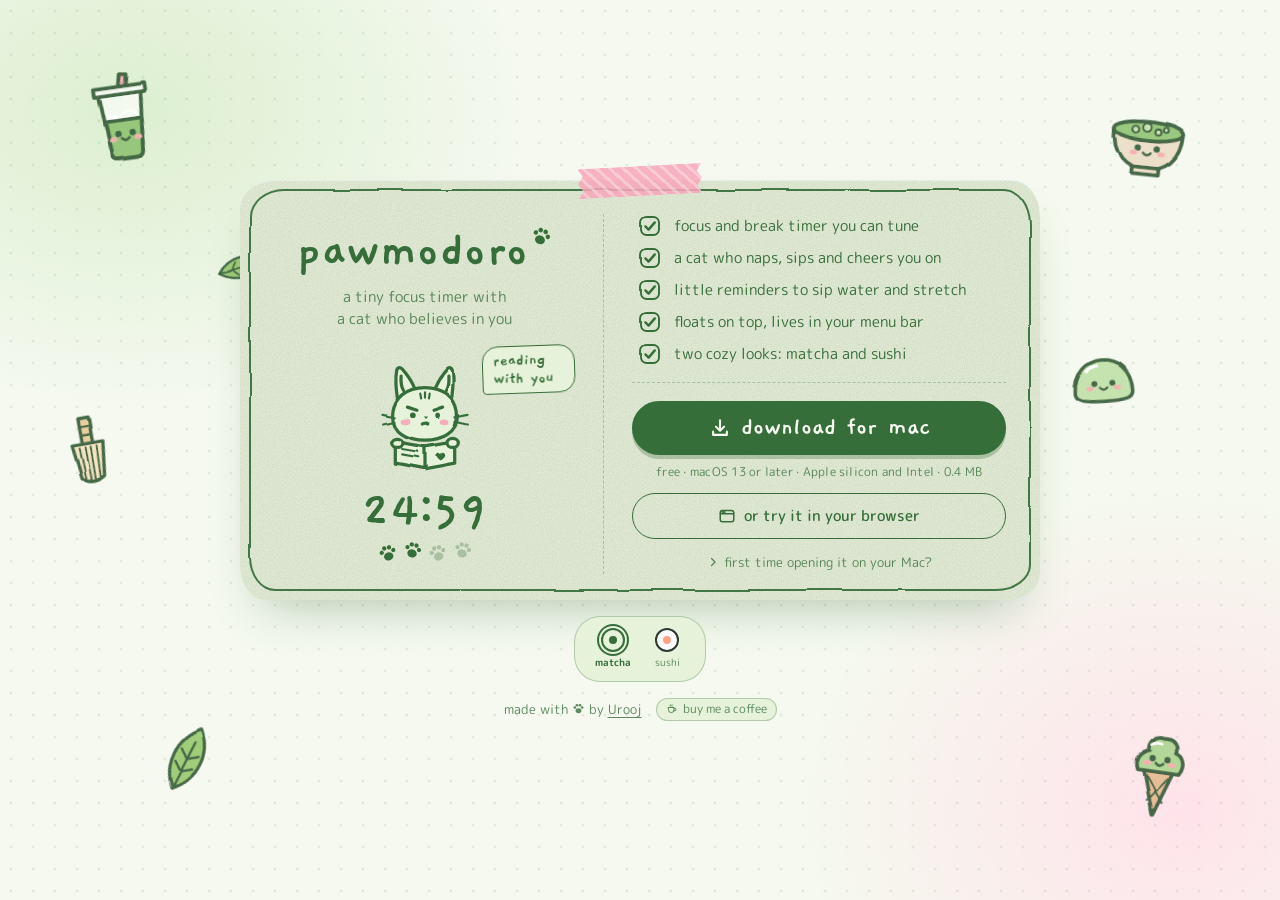
==== commit a04d085e: "Matcha stickers on the desk, and no bubble when switching colors - In Matcha, the desk shows little " ====
--- a/index.html
+++ b/index.html
@@ -265,6 +265,13 @@
   <symbol id="l-tick" viewBox="0 0 24 24"><g filter="url(#wobble)" fill="none" stroke="currentColor" stroke-linecap="round" stroke-linejoin="round"><rect x="3" y="3" width="18" height="18" rx="5.5" stroke-width="1.9"/><path d="M7.4 12.4 L10.6 15.6 L16.8 8.4" stroke-width="2.4"/></g></symbol>
   <symbol id="l-download" viewBox="0 0 24 24"><g fill="none" stroke="currentColor" stroke-width="2.3" stroke-linecap="round" stroke-linejoin="round"><path d="M12 3.5 V14.5 M7.5 10.5 L12 15 L16.5 10.5"/><path d="M4.5 16 V19.5 H19.5 V16"/></g></symbol>
   <symbol id="l-browser" viewBox="0 0 24 24"><g fill="none" stroke="currentColor" stroke-width="2" stroke-linecap="round" stroke-linejoin="round"><rect x="3" y="4.5" width="18" height="15" rx="3"/><path d="M3 9 H21"/><circle cx="6.3" cy="6.8" r=".6" fill="currentColor"/><circle cx="8.6" cy="6.8" r=".6" fill="currentColor"/></g></symbol>
+  <!-- matcha doodles, shown on the desk in the Matcha colors -->
+  <symbol id="m-latte" viewBox="0 0 36 48"><g filter="url(#wobble)" stroke="#2E5631" stroke-width="2" stroke-linecap="round" stroke-linejoin="round"><path fill="#F7A6B8" d="M19 1 L22.5 1.6 L20.5 11 L17 10.4 Z"/><path fill="#F7FBF3" d="M7 11 h22 l-3 31 q-0.3 3 -3 3 h-10 q-2.7 0 -3 -3 z"/><path fill="#8DC26F" d="M8.4 25 h19.2 l-1.6 17 q-0.3 3 -3 3 h-10 q-2.7 0 -3 -3 z"/><path fill="none" stroke="#FFFFFF" stroke-width="1.6" d="M11 22 q3.5 2.5 7 0 q3.5 -2.5 7 0"/><path fill="#F7FBF3" d="M5 7.5 h26 v4 h-26 z"/><circle cx="14" cy="32" r="1.7" fill="#2E5631" stroke="none"/><circle cx="22" cy="32" r="1.7" fill="#2E5631" stroke="none"/><path fill="none" stroke-width="1.4" d="M16 34.4 q2 2.2 4 0"/><ellipse cx="11.4" cy="34.6" rx="2" ry="1.3" fill="#F7A9A8" stroke="none"/><ellipse cx="24.6" cy="34.6" rx="2" ry="1.3" fill="#F7A9A8" stroke="none"/></g></symbol>
+  <symbol id="m-bowl" viewBox="0 0 44 40"><g filter="url(#wobble)" stroke="#2E5631" stroke-width="2" stroke-linecap="round" stroke-linejoin="round"><path fill="#EBDDC6" d="M4 15 C4 29 12 35 22 35 C32 35 40 29 40 15 Z"/><ellipse cx="22" cy="15" rx="18" ry="5" fill="#8DC26F"/><g fill="#C3E2AA" stroke-width="1.1"><circle cx="15" cy="14.5" r="1.8"/><circle cx="21" cy="13" r="2.2"/><circle cx="27" cy="15" r="1.6"/><circle cx="31" cy="13.5" r="1.3"/></g><path fill="#EBDDC6" d="M15 34 h14 v3.5 h-14 z"/><circle cx="17" cy="24" r="1.7" fill="#2E5631" stroke="none"/><circle cx="27" cy="24" r="1.7" fill="#2E5631" stroke="none"/><path fill="none" stroke-width="1.4" d="M20 26.4 q2 2.2 4 0"/><ellipse cx="14.4" cy="26.6" rx="2" ry="1.3" fill="#F7A9A8" stroke="none"/><ellipse cx="29.6" cy="26.6" rx="2" ry="1.3" fill="#F7A9A8" stroke="none"/></g></symbol>
+  <symbol id="m-whisk" viewBox="0 0 40 44"><g filter="url(#wobble)" stroke="#2E5631" stroke-width="2" stroke-linecap="round" stroke-linejoin="round"><path fill="#E6CB93" d="M17 2 h6 v15 h-6 z"/><path fill="#F3E3BC" d="M11 17 h18 l-2.5 20 q-6.5 4.5 -13 0 z"/><path fill="none" stroke-width="1.2" d="M15 19 L15.8 37 M18.5 19 L18.8 38.5 M21.5 19 L21.2 38.5 M25 19 L24.2 37"/><path fill="none" stroke-width="1.4" d="M17 7 h6 M17 12 h6"/></g></symbol>
+  <symbol id="m-mochi" viewBox="0 0 40 32"><g filter="url(#wobble)" stroke="#2E5631" stroke-width="2" stroke-linecap="round" stroke-linejoin="round"><path fill="#BFE0A6" d="M4 24 C4 12 12 6 20 6 C28 6 36 12 36 24 C36 28 32 29 20 29 C8 29 4 28 4 24 Z"/><path fill="none" stroke="#FFFFFF" stroke-width="1.6" d="M11 12 q3 -3 6 -3"/><circle cx="15" cy="19" r="1.7" fill="#2E5631" stroke="none"/><circle cx="25" cy="19" r="1.7" fill="#2E5631" stroke="none"/><path fill="none" stroke-width="1.4" d="M18 21.4 q2 2.2 4 0"/><ellipse cx="12.4" cy="21.6" rx="2" ry="1.3" fill="#F7A9A8" stroke="none"/><ellipse cx="27.6" cy="21.6" rx="2" ry="1.3" fill="#F7A9A8" stroke="none"/></g></symbol>
+  <symbol id="m-softserve" viewBox="0 0 36 48"><g filter="url(#wobble)" stroke="#2E5631" stroke-width="2" stroke-linecap="round" stroke-linejoin="round"><path fill="#E3B98C" d="M10 22 L18 46 L26 22 Z"/><path fill="none" stroke-width="1.1" d="M12.5 26 L22 39 M23.5 26 L14 39"/><path fill="#A9D48E" d="M7 23 C4 17 9 13 12 12 C11 7 15 4 19 5 C24 4 27 8 26 12 C30 13 32 18 29 23 Z"/><path fill="none" stroke="#FFFFFF" stroke-width="1.4" d="M13 9 q2 -2 5 -1"/><circle cx="14" cy="16" r="1.7" fill="#2E5631" stroke="none"/><circle cx="22" cy="16" r="1.7" fill="#2E5631" stroke="none"/><path fill="none" stroke-width="1.4" d="M16 18.4 q2 2.2 4 0"/><ellipse cx="11.4" cy="18.6" rx="2" ry="1.3" fill="#F7A9A8" stroke="none"/><ellipse cx="24.6" cy="18.6" rx="2" ry="1.3" fill="#F7A9A8" stroke="none"/></g></symbol>
+  <symbol id="m-leaf" viewBox="0 0 40 40"><g filter="url(#wobble)" stroke="#2E5631" stroke-width="2" stroke-linecap="round" stroke-linejoin="round"><path fill="#95C76A" d="M6 34 C6 18 18 6 34 6 C34 22 22 34 6 34 Z"/><path fill="none" stroke-width="1.5" d="M6 34 L28 12 M14 26 L13 19 M20 20 L19 13 M14 26 L21 27 M20 20 L27 21"/></g></symbol>
   <!-- sushi doodles, shown on the desk in the Sushi colors -->
   <symbol id="s-nigiri" viewBox="0 0 48 40"><g filter="url(#wobble)" stroke="#2B2B35" stroke-width="2" stroke-linecap="round" stroke-linejoin="round"><path fill="#FFFFFF" d="M6 27 C6 19 14 16 24 16 C34 16 42 19 42 27 C42 34 34 36 24 36 C14 36 6 34 6 27 Z"/><path fill="#F59A7E" d="M3 18 C8 9 22 6 34 8 C42 9 46 13 44 17 C40 21 28 22 16 22 C9 22 4 21 3 18 Z"/><path fill="none" stroke="#F6C453" stroke-width="2.2" d="M8 21.5 C16 23.5 30 23.5 40 20"/><path fill="none" stroke="#FFE9E0" stroke-width="1.8" d="M14 10 C16 14 16 18 14 21 M22 8 C24 12 24 17 22 21 M30 8 C32 12 32 16 30 20"/><circle cx="19" cy="28" r="1.7" fill="#2B2B35" stroke="none"/><circle cx="29" cy="28" r="1.7" fill="#2B2B35" stroke="none"/><path fill="none" stroke="#2B2B35" stroke-width="1.4" d="M22 30.4 q2 2.2 4 0"/><ellipse cx="16.4" cy="30.6" rx="2" ry="1.3" fill="#F7A9A8" stroke="none"/><ellipse cx="31.6" cy="30.6" rx="2" ry="1.3" fill="#F7A9A8" stroke="none"/></g></symbol>
   <symbol id="s-maki" viewBox="0 0 40 40"><g filter="url(#wobble)" stroke="#2B2B35" stroke-width="2" stroke-linecap="round" stroke-linejoin="round"><circle cx="20" cy="20" r="16" fill="#2B2B35"/><circle cx="20" cy="20" r="12" fill="#FFFFFF" stroke-width="1.4"/><path fill="#F59A7E" d="M14.5 17 q0 -2.5 2.5 -2.5 h5 q2.5 0 2.5 2.5 v6 q0 2.5 -2.5 2.5 h-5 q-2.5 0 -2.5 -2.5 z"/><path fill="#9CCB6B" stroke-width="1.2" d="M23 14 h3.5 v4.5 h-3.5 z"/><path fill="none" stroke-width="1.1" d="M11 22 q1.5 -1.5 3 0 M26 28 q1.5 -1.5 3 0 M27 22 q1.5 -1.5 3 0"/></g></symbol>
@@ -277,6 +284,13 @@
 
 <div class="desk">
   <div class="doodles" aria-hidden="true">
+    <svg class="dd dd-matcha" style="top:8%;left:6%;--s:92px;--r:-8deg" viewBox="0 0 36 48"><use href="#m-latte"/></svg>
+    <svg class="dd dd-matcha" style="top:11%;right:7%;--s:84px;--r:6deg" viewBox="0 0 44 40"><use href="#m-bowl"/></svg>
+    <svg class="dd dd-matcha" style="top:46%;left:4%;--s:76px;--r:-10deg" viewBox="0 0 40 44"><use href="#m-whisk"/></svg>
+    <svg class="dd dd-matcha" style="top:38%;right:11%;--s:72px;--r:-4deg" viewBox="0 0 40 32"><use href="#m-mochi"/></svg>
+    <svg class="dd dd-matcha" style="bottom:9%;right:6%;--s:90px;--r:8deg" viewBox="0 0 36 48"><use href="#m-softserve"/></svg>
+    <svg class="dd dd-matcha" style="bottom:12%;left:12%;--s:66px;--r:-18deg" viewBox="0 0 40 40"><use href="#m-leaf"/></svg>
+    <svg class="dd dd-matcha" style="top:27%;left:17%;--s:48px;--r:28deg" viewBox="0 0 40 40"><use href="#m-leaf"/></svg>
     <svg class="dd dd-sushi" style="top:9%;left:6%;--s:102px;--r:-8deg" viewBox="0 0 48 40"><use href="#s-nigiri"/></svg>
     <svg class="dd dd-sushi" style="top:12%;right:8%;--s:81px;--r:8deg" viewBox="0 0 40 40"><use href="#s-maki"/></svg>
     <svg class="dd dd-sushi" style="top:48%;left:4%;--s:81px;--r:-6deg" viewBox="0 0 40 40"><use href="#s-onigiri"/></svg>
--- a/palettes.css
+++ b/palettes.css
@@ -73,7 +73,9 @@
   --grid:rgba(217,96,63,0.10);
   color-scheme:light;
 }
-/* Sushi swaps the desk doodles for little sushi pieces */
-.dd-sushi{display:none;opacity:.88}
+/* Desk stickers: little matcha treats in Matcha, little sushi friends in Sushi */
+.dd:not(.dd-matcha):not(.dd-sushi){display:none}
+.dd-matcha,.dd-sushi{opacity:.88}
+.dd-sushi{display:none}
 :root[data-look="sushi"] .dd-sushi{display:block}
-:root[data-look="sushi"] .dd:not(.dd-sushi){display:none}
+:root[data-look="sushi"] .dd-matcha{display:none}
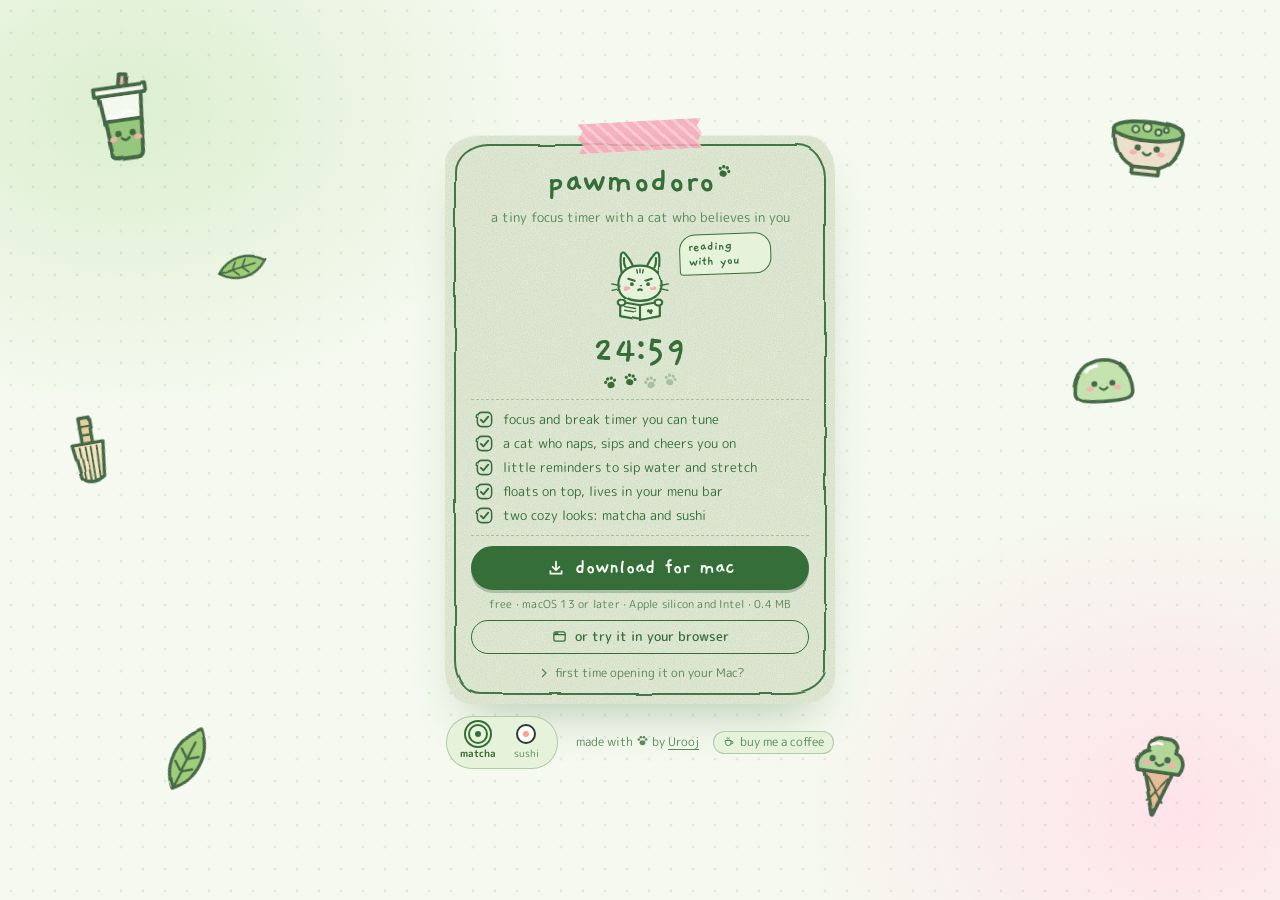
==== commit e43b8bf6: "Compact tall landing card that fits on one screen The landing card is vertical again, but compact: s" ====
--- a/index.html
+++ b/index.html
@@ -122,43 +122,6 @@
 .rule{width:100%;height:0;border:0;border-top:1.6px dashed var(--line);margin:4px 0}
 .side{display:flex;flex-direction:column;align-items:center;gap:12px;width:100%;min-width:0}
 
-/* Wide screens: lay the card out sideways (cat and timer left, features and download right) so it fits short laptop windows */
-@media (min-width:640px){
-  .desk{justify-content:center;padding-block:24px;gap:16px}
-  .sheet{
-    width:min(800px,100%);display:grid;grid-template-columns:minmax(0,.9fr) minmax(0,1.1fr);align-items:center;
-    column-gap:0;padding:34px 34px 26px;
-  }
-  .rule-top{display:none}
-  .side-a{padding-right:28px}
-  .side-b{padding-left:28px;border-left:1.6px dashed var(--line);align-items:stretch}
-  .side-b .fine{text-align:center}
-  .tagline{max-width:28ch}
-}
-/* Medium windows: keep the card sideways by tightening the two halves */
-@media (min-width:640px) and (max-width:860px){
-  .sheet{padding:30px 24px 22px}
-  .side-a{padding-right:20px}
-  .side-b{padding-left:20px}
-  .features li{font-size:.86rem;gap:9px}
-  .tick{width:21px;height:21px}
-  .fine{font-size:.68rem}
-  .hero .bubble{left:auto;right:-6px;top:-4px;max-width:96px;font-size:.95rem}
-}
-/* Short laptop windows: shrink the cat and clock a little so everything fits on one screen */
-@media (min-width:640px) and (max-height:680px){
-  .desk{padding-block:14px;gap:12px}
-  .sheet{padding:28px 30px 20px}
-  .wordmark{font-size:2.5rem}
-  .hero{height:112px}
-  .bunny{width:134px;height:112px}
-  .time{font-size:2.8rem}
-  .features{gap:6px}
-  .go{height:48px;font-size:1.45rem}
-  .ghost{height:40px}
-  .pickers{padding:6px 14px}
-}
-
 /* features, each with a hand-drawn ticked box */
 .features{list-style:none;margin:0;padding:0 6px;width:100%;display:flex;flex-direction:column;gap:8px;text-align:left}
 .features li{display:flex;align-items:center;gap:12px;font-size:.94rem;line-height:1.3}
@@ -208,6 +171,36 @@
 .coffee{display:inline-flex;align-items:center;gap:5px;padding:2px 9px;border:1.3px solid var(--line);border-radius:999px;text-decoration:none;color:var(--ink-soft);background:var(--paper);font-size:.72rem}
 .coffee svg{width:12px;height:12px}
 .coffee:hover{color:var(--ink);border-color:var(--ink)}
+
+/* Compact tall card: everything fits on one screen, like a little app card */
+.desk{justify-content:center;padding-block:18px 14px}
+.stack{position:relative;z-index:1;display:flex;flex-direction:column;align-items:center;gap:12px;width:100%}
+.sheet{width:min(390px,100%);padding:28px 26px 20px;gap:8px}
+.side{gap:8px}
+.wordmark{font-size:2.3rem}
+.tagline{font-size:.8rem;max-width:none;margin:0}
+.hero{height:92px;margin:0}
+.bunny{width:108px;height:90px}
+.bubble{left:calc(50% + 40px);top:0;max-width:92px;font-size:.88rem;padding:4px 8px 5px}
+.time{font-size:2.5rem}
+.paws{margin-top:-4px}
+.paw{width:16px;height:16px}
+.rule{margin:2px 0}
+.features{gap:5px;padding:0 4px}
+.features li{font-size:.82rem;gap:9px;line-height:1.25}
+.tick{width:19px;height:19px}
+.go{height:44px;font-size:1.35rem;margin-top:0;box-shadow:0 3px 0 var(--line)}
+.go svg{width:18px;height:18px}
+.fine{font-size:.68rem;margin:-2px 0 0}
+.ghost{height:34px;font-size:.8rem}
+.ghost svg{width:15px;height:15px}
+.first summary{font-size:.74rem}
+.footrow{display:flex;flex-wrap:wrap;justify-content:center;align-items:center;gap:10px 18px}
+.pickers{padding:5px 12px;gap:4px 10px}
+.pickers .sw{min-width:38px;font-size:.6rem}
+.pickers .sw-dot{width:20px;height:20px}
+.pickers .sw-dot::after{inset:5px}
+.credit{font-size:.78rem}
 
 @media (prefers-reduced-motion: reduce){
   *,*::before,*::after{animation:none!important;transition:none!important}
@@ -312,6 +305,7 @@
     <svg class="dd" style="bottom:17.5%;left:12.5%;--s:22px;--r:28deg"><use href="#i-paw"/></svg>
   </div>
 
+  <div class="stack">
   <main class="sheet" id="download">
     <span class="tape" aria-hidden="true"></span>
     <div class="side side-a">
@@ -461,6 +455,7 @@
     </div>
   </main>
 
+  <div class="footrow">
   <div class="pickers swatches" role="radiogroup" aria-label="Colors">
     <button type="button" class="sw" role="radio" data-look="matcha" style="--sw-paper:#E6F3DA;--sw-ink:#366E3A"><span class="sw-dot"></span>matcha</button>
     <button type="button" class="sw" role="radio" data-look="sushi" style="--sw-paper:#FFFFFF;--sw-ink:#2A3A33;--sw-dot:#FFA184"><span class="sw-dot"></span>sushi</button>
@@ -470,6 +465,8 @@
     <span>made with <svg aria-hidden="true" style="width:13px;height:13px;vertical-align:-1px"><use href="#i-paw"/></svg> by <a href="https://uroojhaider.com" target="_blank" rel="noopener">Urooj</a></span>
     <a class="coffee" id="coffee" href="#" target="_blank" rel="noopener" hidden><svg aria-hidden="true"><use href="#l-coffee"/></svg>buy me a coffee</a>
   </footer>
+  </div>
+  </div>
 </div>
 
 <script>
@@ -524,6 +521,18 @@
   }
   paint();
   if (!still) setInterval(() => { left = left > 0 ? left - 1 : total; paint(); }, 1000);
+  // Keep everything on one screen: if the window is too short, shrink the whole card a little instead of scrolling.
+  const stack = document.querySelector('.stack');
+  function fit() {
+    stack.style.zoom = '';
+    if (innerWidth < 600) return; // phones scroll naturally
+    const need = stack.getBoundingClientRect().height + 48; // room for the tape and a little margin
+    const scale = Math.max(0.65, Math.min(1, innerHeight / need));
+    if (scale < 0.999) stack.style.zoom = scale.toFixed(3);
+  }
+  fit();
+  addEventListener('resize', fit);
+  if (document.fonts && document.fonts.ready) document.fonts.ready.then(fit);
 })();
 </script>
 </body>
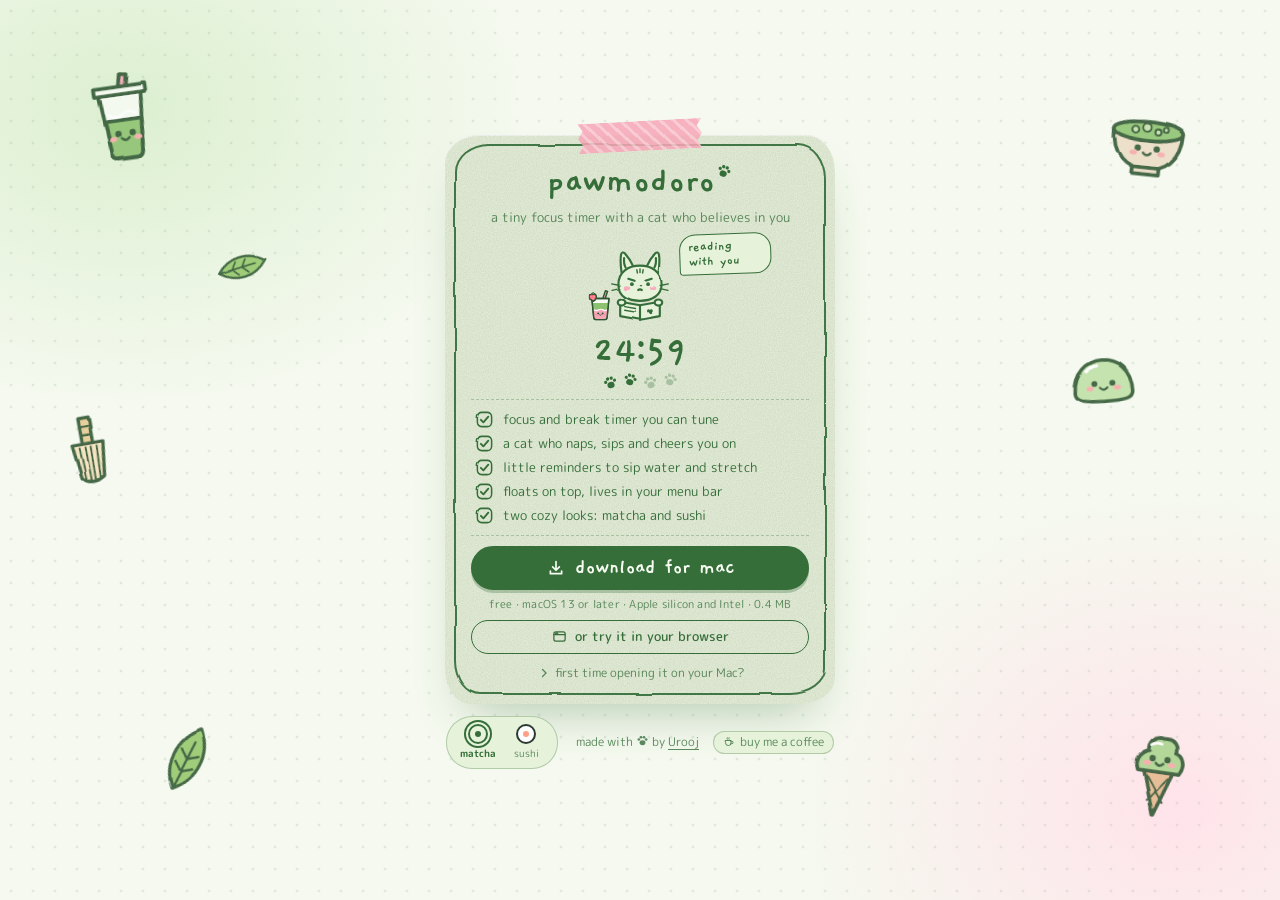
==== commit 219389ec: "A little friend for the cat, and the cat feels alive - The cat gets a friend beside it that matches " ====
--- a/index.html
+++ b/index.html
@@ -201,6 +201,20 @@
 .pickers .sw-dot{width:20px;height:20px}
 .pickers .sw-dot::after{inset:5px}
 .credit{font-size:.78rem}
+
+/* the cat feels alive: blinks, breathes, swishes its tail; its little friend hops now and then */
+.bunny .eye{transform-box:fill-box;transform-origin:center;animation:blink 4.6s infinite}
+.bunny[data-state="focus"] .eye{animation-duration:5.8s}
+@keyframes blink{0%,93%,100%{transform:scaleY(1)}95.5%,97.5%{transform:scaleY(.12)}}
+.bunny[data-state="idle"] .bun,.bunny[data-state="sip"] .bun{animation:breathe 3.6s ease-in-out infinite}
+.bunny[data-state="break"] .bun{animation:breathe 5s ease-in-out infinite}
+@keyframes breathe{50%{transform:translateY(.5px) scale(1.012,.988)}}
+.bunny .tail{transform-box:fill-box;transform-origin:0% 90%;animation:swish 2.8s ease-in-out infinite}
+.bunny .tail-l{transform-origin:100% 90%;animation:swish-l 4.2s ease-in-out infinite}
+@keyframes swish{50%{transform:rotate(-13deg)}}
+@keyframes swish-l{50%{transform:rotate(9deg)}}
+.bunny .friend{transform-box:fill-box;transform-origin:50% 100%;animation:friend-hop 3.4s ease-in-out infinite}
+@keyframes friend-hop{0%,68%,100%{transform:none}76%{transform:translateY(-2.6px) rotate(-5deg)}84%{transform:translateY(0) rotate(3deg)}90%{transform:none}}
 
 @media (prefers-reduced-motion: reduce){
   *,*::before,*::after{animation:none!important;transition:none!important}
@@ -265,6 +279,8 @@
   <symbol id="m-mochi" viewBox="0 0 40 32"><g filter="url(#wobble)" stroke="#2E5631" stroke-width="2" stroke-linecap="round" stroke-linejoin="round"><path fill="#BFE0A6" d="M4 24 C4 12 12 6 20 6 C28 6 36 12 36 24 C36 28 32 29 20 29 C8 29 4 28 4 24 Z"/><path fill="none" stroke="#FFFFFF" stroke-width="1.6" d="M11 12 q3 -3 6 -3"/><circle cx="15" cy="19" r="1.7" fill="#2E5631" stroke="none"/><circle cx="25" cy="19" r="1.7" fill="#2E5631" stroke="none"/><path fill="none" stroke-width="1.4" d="M18 21.4 q2 2.2 4 0"/><ellipse cx="12.4" cy="21.6" rx="2" ry="1.3" fill="#F7A9A8" stroke="none"/><ellipse cx="27.6" cy="21.6" rx="2" ry="1.3" fill="#F7A9A8" stroke="none"/></g></symbol>
   <symbol id="m-softserve" viewBox="0 0 36 48"><g filter="url(#wobble)" stroke="#2E5631" stroke-width="2" stroke-linecap="round" stroke-linejoin="round"><path fill="#E3B98C" d="M10 22 L18 46 L26 22 Z"/><path fill="none" stroke-width="1.1" d="M12.5 26 L22 39 M23.5 26 L14 39"/><path fill="#A9D48E" d="M7 23 C4 17 9 13 12 12 C11 7 15 4 19 5 C24 4 27 8 26 12 C30 13 32 18 29 23 Z"/><path fill="none" stroke="#FFFFFF" stroke-width="1.4" d="M13 9 q2 -2 5 -1"/><circle cx="14" cy="16" r="1.7" fill="#2E5631" stroke="none"/><circle cx="22" cy="16" r="1.7" fill="#2E5631" stroke="none"/><path fill="none" stroke-width="1.4" d="M16 18.4 q2 2.2 4 0"/><ellipse cx="11.4" cy="18.6" rx="2" ry="1.3" fill="#F7A9A8" stroke="none"/><ellipse cx="24.6" cy="18.6" rx="2" ry="1.3" fill="#F7A9A8" stroke="none"/></g></symbol>
   <symbol id="m-leaf" viewBox="0 0 40 40"><g filter="url(#wobble)" stroke="#2E5631" stroke-width="2" stroke-linecap="round" stroke-linejoin="round"><path fill="#95C76A" d="M6 34 C6 18 18 6 34 6 C34 22 22 34 6 34 Z"/><path fill="none" stroke-width="1.5" d="M6 34 L28 12 M14 26 L13 19 M20 20 L19 13 M14 26 L21 27 M20 20 L27 21"/></g></symbol>
+  <!-- strawberry matcha: the cat's little friend in the Matcha colors -->
+  <symbol id="m-strawmatcha" viewBox="0 0 26 34"><g filter="url(#wobble)" stroke="#2E5631" stroke-width="1.6" stroke-linecap="round" stroke-linejoin="round"><path fill="#F7A6B8" d="M15.2 10.8 L18.6 0.8 L21 1.5 L17.6 11.5 Z"/><path fill="#F7FBF3" d="M3.5 9.5 h19 l-2.1 21 q-.3 2.5 -2.8 2.5 h-9.2 q-2.5 0 -2.8 -2.5 z"/><path fill="#8DC26F" stroke="none" d="M4.4 14.5 h17.2 l-.75 7.5 h-15.7 z"/><path fill="#F7A6B8" stroke="none" d="M5.15 22 h15.7 l-.75 8.3 q-.25 1.9 -2.2 1.9 h-9.8 q-1.95 0 -2.2 -1.9 z"/><path fill="none" stroke="#FFFFFF" stroke-width="1.2" d="M6 22.2 q2.5 1.6 5 0 q2.5 -1.6 5 0 q2.2 1.4 4 0"/><path fill="none" d="M3.5 9.5 h19 l-2.1 21 q-.3 2.5 -2.8 2.5 h-9.2 q-2.5 0 -2.8 -2.5 z"/><path fill="#FF6F8A" d="M5 4.2 c2.6 0 4.2 2 3.3 4.6 c-.7 2 -2.2 3.3 -3.3 3.7 c-1.1 -.4 -2.6 -1.7 -3.3 -3.7 c-.9 -2.6 .7 -4.6 3.3 -4.6 z"/><path fill="#8DC26F" stroke-width="1.1" d="M3 4.4 l2 -1.6 l2 1.6 l-2 .8 z"/><g fill="#FFE08A" stroke="none"><circle cx="4" cy="7" r=".55"/><circle cx="6.1" cy="7.6" r=".55"/><circle cx="5" cy="9.6" r=".55"/></g><circle cx="10.5" cy="26" r="1.05" fill="#2E5631" stroke="none"/><circle cx="15.5" cy="26" r="1.05" fill="#2E5631" stroke="none"/><path fill="none" stroke-width="1" d="M12 27.6 q1 1.1 2 0"/><ellipse cx="8.6" cy="27.4" rx="1.3" ry=".8" fill="#FF8FA8" stroke="none"/><ellipse cx="17.4" cy="27.4" rx="1.3" ry=".8" fill="#FF8FA8" stroke="none"/></g></symbol>
   <!-- sushi doodles, shown on the desk in the Sushi colors -->
   <symbol id="s-nigiri" viewBox="0 0 48 40"><g filter="url(#wobble)" stroke="#2B2B35" stroke-width="2" stroke-linecap="round" stroke-linejoin="round"><path fill="#FFFFFF" d="M6 27 C6 19 14 16 24 16 C34 16 42 19 42 27 C42 34 34 36 24 36 C14 36 6 34 6 27 Z"/><path fill="#F59A7E" d="M3 18 C8 9 22 6 34 8 C42 9 46 13 44 17 C40 21 28 22 16 22 C9 22 4 21 3 18 Z"/><path fill="none" stroke="#F6C453" stroke-width="2.2" d="M8 21.5 C16 23.5 30 23.5 40 20"/><path fill="none" stroke="#FFE9E0" stroke-width="1.8" d="M14 10 C16 14 16 18 14 21 M22 8 C24 12 24 17 22 21 M30 8 C32 12 32 16 30 20"/><circle cx="19" cy="28" r="1.7" fill="#2B2B35" stroke="none"/><circle cx="29" cy="28" r="1.7" fill="#2B2B35" stroke="none"/><path fill="none" stroke="#2B2B35" stroke-width="1.4" d="M22 30.4 q2 2.2 4 0"/><ellipse cx="16.4" cy="30.6" rx="2" ry="1.3" fill="#F7A9A8" stroke="none"/><ellipse cx="31.6" cy="30.6" rx="2" ry="1.3" fill="#F7A9A8" stroke="none"/></g></symbol>
   <symbol id="s-maki" viewBox="0 0 40 40"><g filter="url(#wobble)" stroke="#2B2B35" stroke-width="2" stroke-linecap="round" stroke-linejoin="round"><circle cx="20" cy="20" r="16" fill="#2B2B35"/><circle cx="20" cy="20" r="12" fill="#FFFFFF" stroke-width="1.4"/><path fill="#F59A7E" d="M14.5 17 q0 -2.5 2.5 -2.5 h5 q2.5 0 2.5 2.5 v6 q0 2.5 -2.5 2.5 h-5 q-2.5 0 -2.5 -2.5 z"/><path fill="#9CCB6B" stroke-width="1.2" d="M23 14 h3.5 v4.5 h-3.5 z"/><path fill="none" stroke-width="1.1" d="M11 22 q1.5 -1.5 3 0 M26 28 q1.5 -1.5 3 0 M27 22 q1.5 -1.5 3 0"/></g></symbol>
@@ -323,8 +339,8 @@
               <path class="nofill" d="M77.7,24.5 C78,29 77.5,32.5 76,35"/>
             </g>
             <!-- cat tail sits behind the body; it swaps sides on breaks to make room for the mug -->
-            <g class="only-cat" data-show="idle cheer sip stretch"><path class="nofill" d="M74.5,88 C88,91 95,85 93,78 C92,74.5 88.5,75 88.5,78"/></g>
-            <g class="only-cat" data-show="break"><path class="nofill" d="M45.5,88 C32,91 25,85 27,78 C28,74.5 31.5,75 31.5,78"/></g>
+            <g class="only-cat" data-show="idle cheer sip stretch"><path class="nofill tail" d="M74.5,88 C88,91 95,85 93,78 C92,74.5 88.5,75 88.5,78"/></g>
+            <g class="only-cat" data-show="break"><path class="nofill tail tail-l" d="M45.5,88 C38,90 34,86 35,81 C35.5,78 38.5,78 38.5,81"/></g>
             <!-- bunny ears -->
             <g class="only-bunny" data-show="idle focus cheer sip stretch">
               <path d="M48,36 C41,26 39,12 45,7 C51,3 57,16 57,33.5"/>
@@ -368,13 +384,13 @@
             </g>
             <!-- idle face -->
             <g data-show="idle">
-              <circle class="ink" cx="51" cy="52" r="2.3"/><circle class="ink" cx="69" cy="52" r="2.3"/>
+              <circle class="ink eye" cx="51" cy="52" r="2.3"/><circle class="ink eye" cx="69" cy="52" r="2.3"/>
               <path class="nofill" d="M57,57.5 q1.5,2 3,0 q1.5,2 3,0"/>
             </g>
             <!-- focus face + book -->
             <g data-show="focus">
               <path class="nofill" d="M47,47.5 L54,49.8"/><path class="nofill" d="M73,47.5 L66,49.8"/>
-              <circle class="ink" cx="51" cy="53.5" r="2.1"/><circle class="ink" cx="69" cy="53.5" r="2.1"/>
+              <circle class="ink eye" cx="51" cy="53.5" r="2.1"/><circle class="ink eye" cx="69" cy="53.5" r="2.1"/>
               <path class="nofill" d="M58,60 q2,-1.4 4,0"/>
               <path d="M38,73 L60,77 L82,73 L82,89 L60,93 L38,89 Z"/>
               <path class="nofill" d="M60,77 L60,93"/>
@@ -395,14 +411,14 @@
             </g>
             <!-- sip: holding a glass of water with a straw -->
             <g data-show="sip">
-              <circle class="ink" cx="51" cy="53" r="2.2"/><circle class="ink" cx="69" cy="53" r="2.2"/>
+              <circle class="ink eye" cx="51" cy="53" r="2.2"/><circle class="ink eye" cx="69" cy="53" r="2.2"/>
               <ellipse class="nofill" cx="60" cy="61" rx="1.7" ry="1.6"/>
               <path class="nofill" d="M61.5,75 L60.6,62.8" style="stroke-width:2"/>
               <path d="M51.5,74 L68.5,74 L66.8,92 L53.2,92 Z"/>
               <path class="nofill" d="M52.4,80.5 L67.6,80.5" style="stroke-width:1.6"/>
               <ellipse cx="51.5" cy="82" rx="3.8" ry="3.3"/><ellipse cx="68.5" cy="82" rx="3.8" ry="3.3"/>
               <path class="ink" d="M101,57 c-2,3 -3,4.6 -3,6 a3,3 0 0 0 6,0 c0,-1.4 -1,-3 -3,-6z"/>
-              <path class="ink" d="M20,64 c-1.5,2.2 -2.2,3.4 -2.2,4.4 a2.2,2.2 0 0 0 4.4,0 c0,-1 -.7,-2.2 -2.2,-4.4z"/>
+              <path class="ink" d="M14,46 c-1.5,2.2 -2.2,3.4 -2.2,4.4 a2.2,2.2 0 0 0 4.4,0 c0,-1 -.7,-2.2 -2.2,-4.4z"/>
             </g>
             <!-- stretch: arms up, eyes squeezed shut -->
             <g data-show="stretch">
@@ -417,8 +433,13 @@
               <g transform="translate(17 27)"><path class="spark ink" d="M0,-7 Q1.2,-1.2 7,0 Q1.2,1.2 0,7 Q-1.2,1.2 -7,0 Q-1.2,-1.2 0,-7 Z"/></g>
               <g transform="translate(102 23)"><path class="spark ink" style="animation-delay:-.45s" d="M0,-8 Q1.4,-1.4 8,0 Q1.4,1.4 0,8 Q-1.4,1.4 -8,0 Q-1.4,-1.4 0,-8 Z"/></g>
               <g transform="translate(105 63)"><path class="spark ink" style="animation-delay:-.2s" d="M0,-5 Q1,-1 5,0 Q1,1 0,5 Q-1,1 -5,0 Q-1,-1 0,-5 Z"/></g>
-              <g transform="translate(14 70)"><path class="spark ink" style="animation-delay:-.65s" d="M0,-5 Q1,-1 5,0 Q1,1 0,5 Q-1,1 -5,0 Q-1,-1 0,-5 Z"/></g>
-            </g>
+              <g transform="translate(9 45)"><path class="spark ink" style="animation-delay:-.65s" d="M0,-5 Q1,-1 5,0 Q1,1 0,5 Q-1,1 -5,0 Q-1,-1 0,-5 Z"/></g>
+            </g>
+          </g>
+                  <!-- a little friend beside the cat: strawberry matcha in Matcha, a nigiri in Sushi -->
+          <g class="friend" aria-hidden="true">
+            <use class="prop-matcha" href="#m-strawmatcha" x="3" y="60" width="26" height="34"/>
+            <use class="prop-sushi" href="#s-nigiri" x="0" y="70" width="32" height="27"/>
           </g>
         </svg>
       <p class="bubble" id="bubble" aria-live="off">reading with you</p>
--- a/palettes.css
+++ b/palettes.css
@@ -79,3 +79,7 @@
 .dd-sushi{display:none}
 :root[data-look="sushi"] .dd-sushi{display:block}
 :root[data-look="sushi"] .dd-matcha{display:none}
+/* The cat's little friend: strawberry matcha in Matcha, a nigiri in Sushi */
+.prop-sushi{display:none}
+:root[data-look="sushi"] .prop-sushi{display:inline}
+:root[data-look="sushi"] .prop-matcha{display:none}
